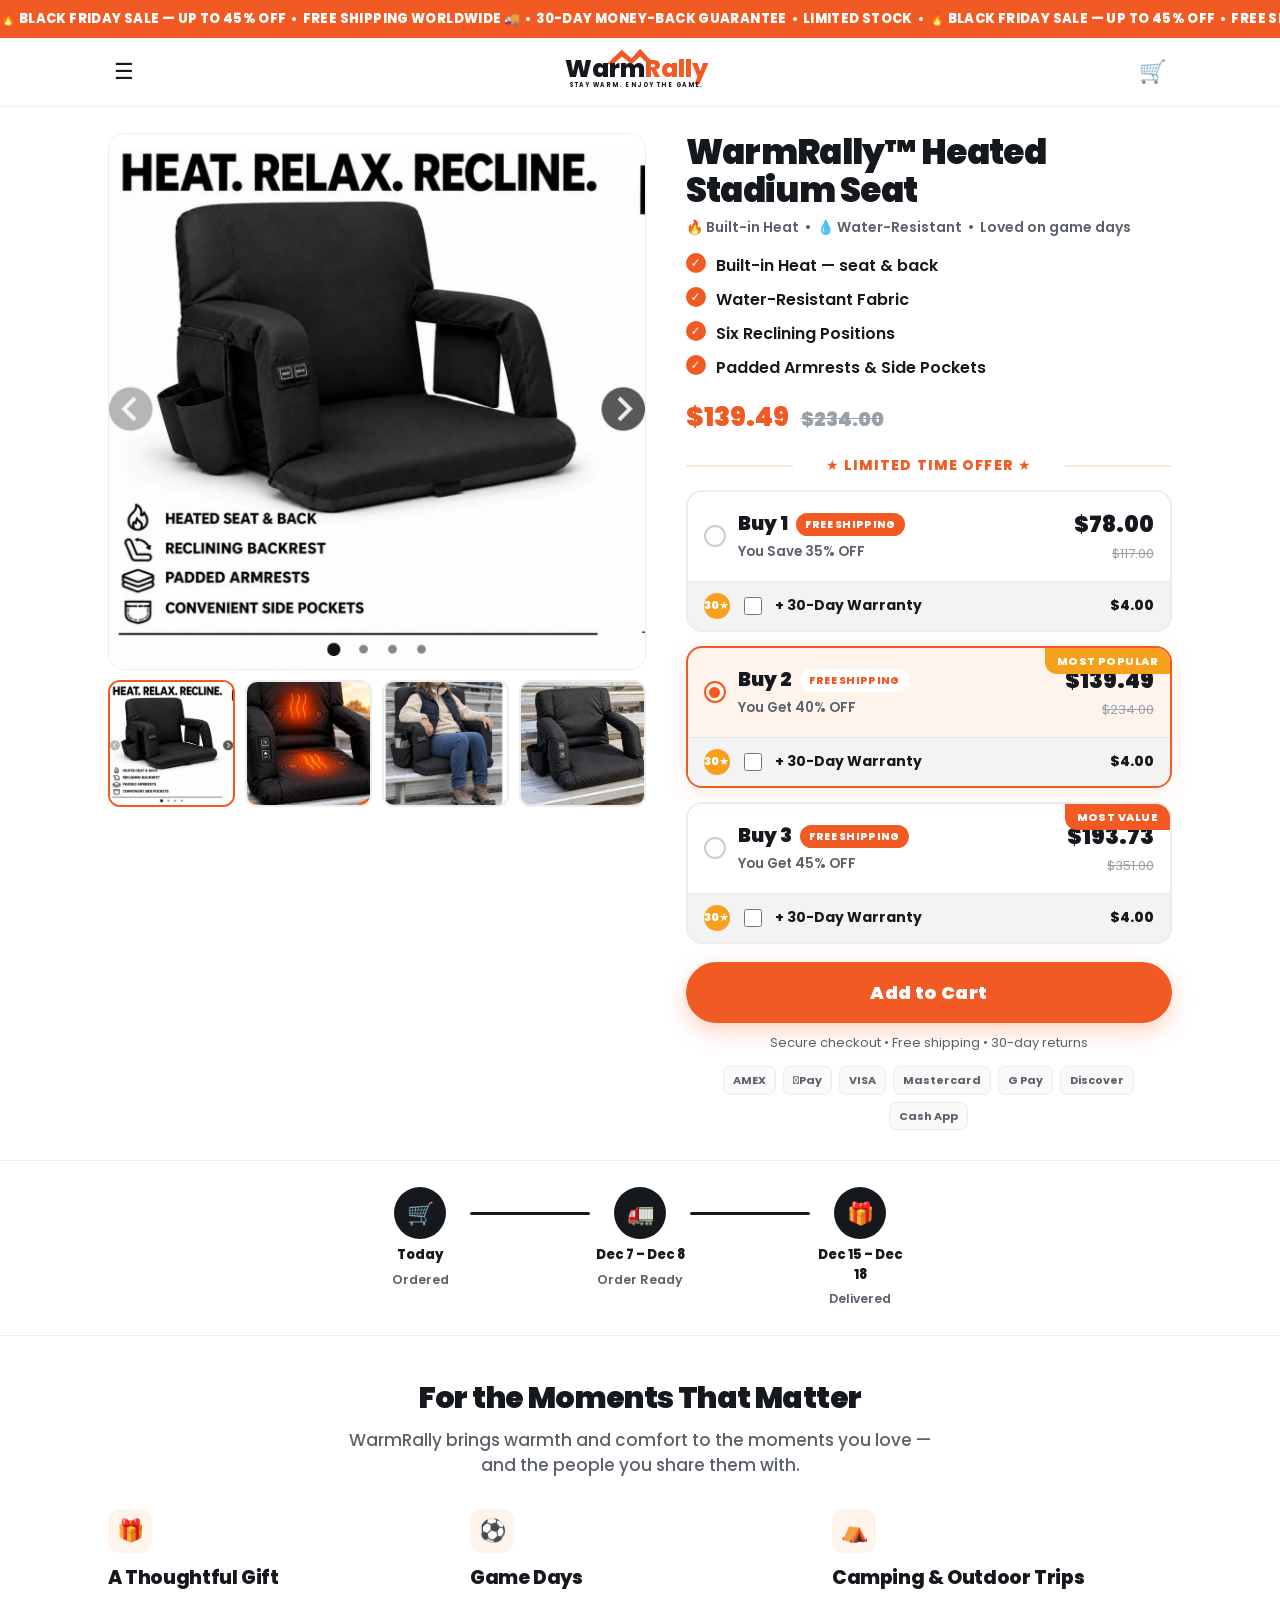
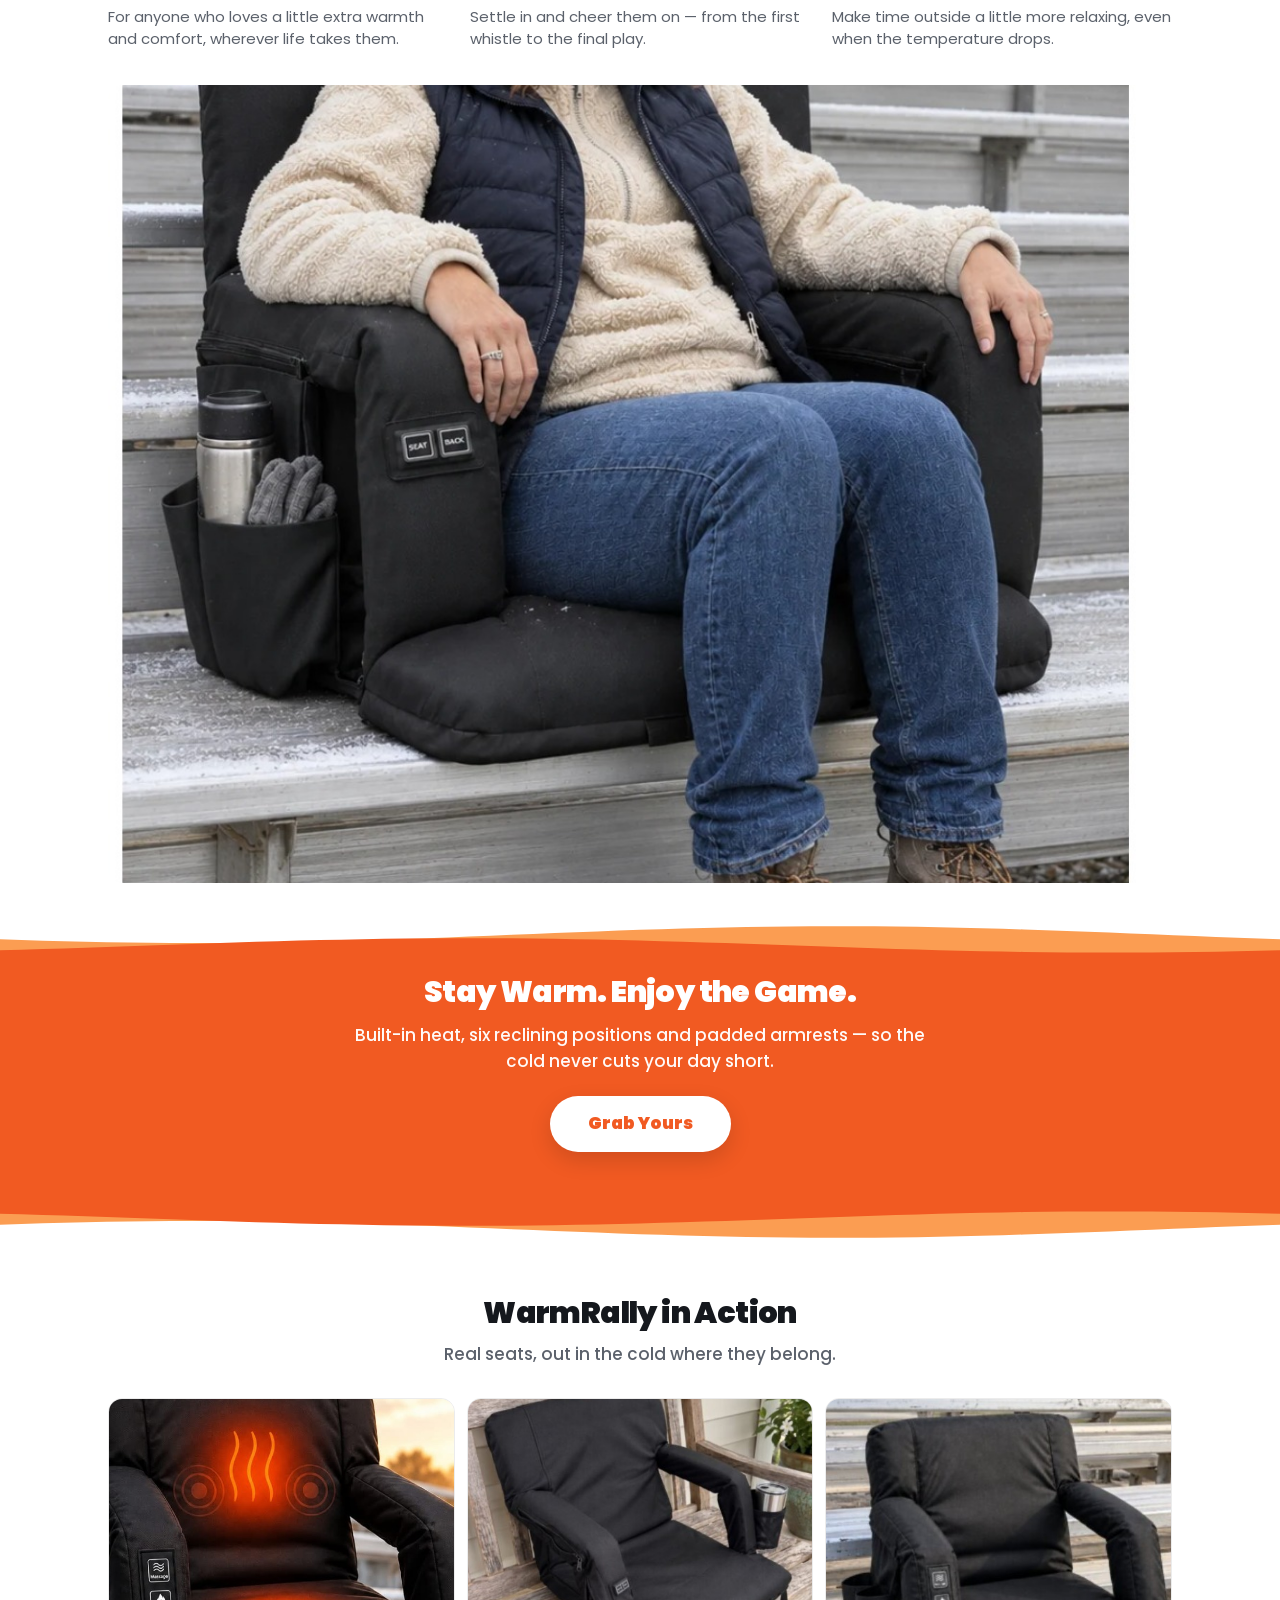
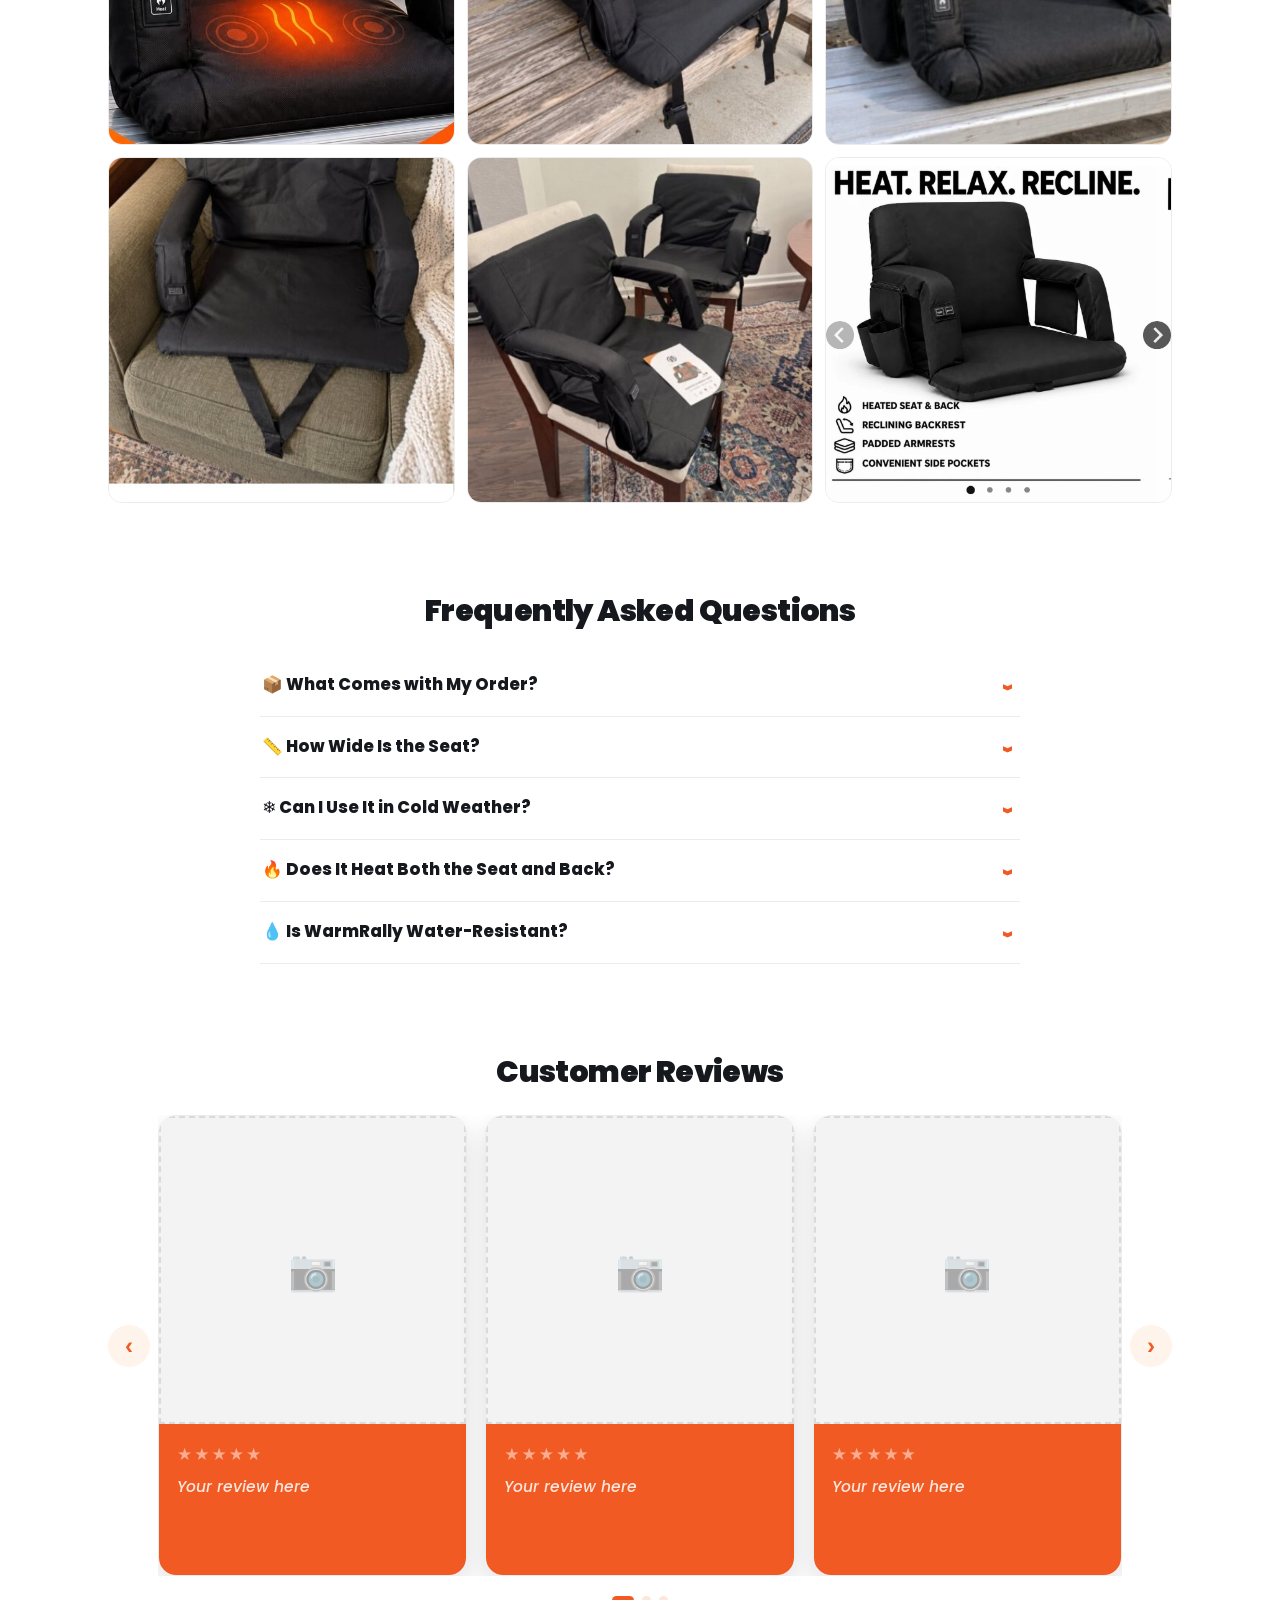
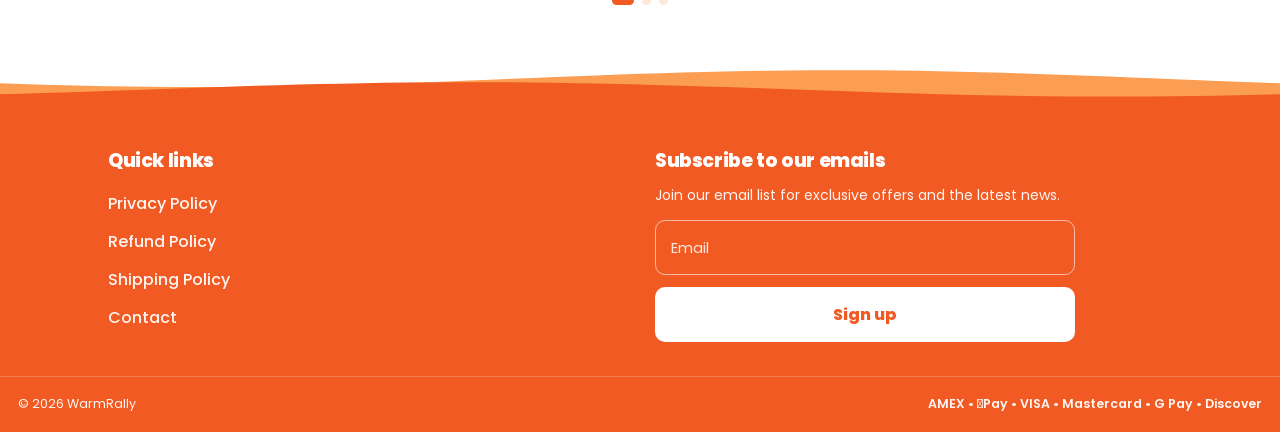
==== index.html @ 5c622a77 "Add files via upload" ====
<!doctype html>
<html lang="en">
<head>
<meta charset="utf-8">
<meta name="viewport" content="width=device-width,initial-scale=1,viewport-fit=cover">
<title>WarmRally™ Heated Stadium Seat — Stay Warm. Enjoy the Game.</title>
<meta name="description" content="The WarmRally Heated Stadium Seat: built-in heat for the seat and back, reclining backrest, padded armrests and side pockets. Stay warm at every game.">
<meta name="theme-color" content="#F15A22">
<meta property="og:title" content="WarmRally™ Heated Stadium Seat">
<meta property="og:description" content="Built-in heat, reclining backrest, padded armrests. Stay warm. Enjoy the game.">
<meta property="og:image" content="images/product-hero.jpg">
<link rel="icon" href="images/favicon.svg">
<link rel="preconnect" href="https://fonts.googleapis.com"><link rel="preconnect" href="https://fonts.gstatic.com" crossorigin>
<link rel="preload" as="style" href="https://fonts.googleapis.com/css2?family=Poppins:wght@400;500;600;700;800;900&display=swap" onload="this.onload=null;this.rel='stylesheet'">
<noscript><link rel="stylesheet" href="https://fonts.googleapis.com/css2?family=Poppins:wght@400;500;600;700;800;900&display=swap"></noscript>
<link rel="stylesheet" href="assets/warmrally.css">
</head>
<body>

<div class="announce"><div class="announce-track" aria-label="Black Friday Sale">
  <span>&#128293; BLACK FRIDAY SALE &mdash; UP TO 45% OFF &nbsp;&bull;&nbsp; FREE SHIPPING WORLDWIDE &#128666; &nbsp;&bull;&nbsp; 30-DAY MONEY-BACK GUARANTEE &nbsp;&bull;&nbsp; LIMITED STOCK &nbsp;&bull;&nbsp;&nbsp;</span>
  <span aria-hidden="true">&#128293; BLACK FRIDAY SALE &mdash; UP TO 45% OFF &nbsp;&bull;&nbsp; FREE SHIPPING WORLDWIDE &#128666; &nbsp;&bull;&nbsp; 30-DAY MONEY-BACK GUARANTEE &nbsp;&bull;&nbsp; LIMITED STOCK &nbsp;&bull;&nbsp;&nbsp;</span>
</div></div>

<header class="hdr">
  <div class="wrap hdr-in">
    <button class="icon-btn menu" aria-label="Menu">&#9776;</button>
    <a href="index.html" class="brand" aria-label="WarmRally home">
      <svg class="logo" viewBox="0 0 360 96" role="img" aria-label="WarmRally">
        <path d="M118 40 L150 10 L170 28 L188 8 L212 34 L198 34 L188 24 L170 40 L150 24 L132 40 Z" fill="#F15A22"/>
        <text x="180" y="66" text-anchor="middle" font-family="Poppins,sans-serif" font-weight="800" font-size="52"><tspan fill="#15181d">Warm</tspan><tspan fill="#F15A22">Rally</tspan></text>
        <text x="180" y="88" text-anchor="middle" font-family="Poppins,sans-serif" font-weight="700" font-size="12.5" letter-spacing="3" fill="#15181d">STAY WARM. ENJOY THE GAME.</text>
      </svg>
    </a>
    <button class="icon-btn" aria-label="Cart">&#128722;</button>
  </div>
</header>

<main>
  <!-- HERO -->
  <section class="hero" id="shop">
    <div class="wrap">
      <div class="gallery">
        <div class="g-main"><img id="gMain" src="images/features.jpg" alt="WarmRally heated stadium seat"></div>
        <div class="g-thumbs" id="gThumbs">
          <button class="thumb active" data-src="images/features.jpg"><img src="images/features.jpg" alt=""></button>
          <button class="thumb" data-src="images/product-hero.jpg"><img src="images/product-hero.jpg" alt=""></button>
          <button class="thumb" data-src="images/lifestyle.jpg"><img src="images/lifestyle.jpg" alt=""></button>
          <button class="thumb" data-src="images/gallery-2.jpg"><img src="images/gallery-2.jpg" alt=""></button>
        </div>
      </div>

      <div class="buybox">
        <h1 class="ptitle">WarmRally&trade; Heated Stadium Seat</h1>
        <div class="trust-row">&#128293; Built-in Heat &nbsp;&bull;&nbsp; &#128167; Water-Resistant &nbsp;&bull;&nbsp; Loved on game days</div>

        <ul class="checks">
          <li>Built-in Heat &mdash; seat &amp; back</li>
          <li>Water-Resistant Fabric</li>
          <li>Six Reclining Positions</li>
          <li>Padded Armrests &amp; Side Pockets</li>
        </ul>

        <div class="price-lead"><span id="leadPrice">$78.00</span> <s id="leadCompare">$117.00</s></div>

        <div class="lto">&#9733; LIMITED TIME OFFER &#9733;</div>

        <form id="bundleForm" class="bundles">
          <!-- tiers injected by JS -->
        </form>

        <button id="buyBtn" class="buy">Add to Cart</button>
        <div class="buy-sub">Secure checkout &bull; Free shipping &bull; 30-day returns</div>

        <div class="pays" aria-label="Accepted payments">
          <span>AMEX</span><span>&#63743;Pay</span><span>VISA</span><span>Mastercard</span><span>G Pay</span><span>Discover</span><span>Cash App</span>
        </div>
      </div>
    </div>
  </section>

  <!-- ORDER TIMELINE -->
  <section class="timeline">
    <div class="wrap tl-in">
      <div class="tl-step"><div class="tl-dot">&#128722;</div><div class="tl-when" id="tlOrdered">Today</div><div class="tl-lbl">Ordered</div></div>
      <div class="tl-bar"></div>
      <div class="tl-step"><div class="tl-dot">&#128667;</div><div class="tl-when" id="tlReady">&mdash;</div><div class="tl-lbl">Order Ready</div></div>
      <div class="tl-bar"></div>
      <div class="tl-step"><div class="tl-dot">&#127873;</div><div class="tl-when" id="tlDelivered">&mdash;</div><div class="tl-lbl">Delivered</div></div>
    </div>
  </section>

  <!-- MOMENTS -->
  <section class="moments">
    <div class="wrap">
      <h2>For the Moments That Matter</h2>
      <p class="lead">WarmRally brings warmth and comfort to the moments you love &mdash; and the people you share them with.</p>
      <div class="use-cases">
        <div class="uc"><div class="uc-ic">&#127873;</div><h3>A Thoughtful Gift</h3><p>For anyone who loves a little extra warmth and comfort, wherever life takes them.</p></div>
        <div class="uc"><div class="uc-ic">&#9917;</div><h3>Game Days</h3><p>Settle in and cheer them on &mdash; from the first whistle to the final play.</p></div>
        <div class="uc"><div class="uc-ic">&#9978;</div><h3>Camping &amp; Outdoor Trips</h3><p>Make time outside a little more relaxing, even when the temperature drops.</p></div>
      </div>
      <div class="moments-img"><img src="images/lifestyle.jpg" alt="Fan staying warm on WarmRally seat in the bleachers"></div>
    </div>
  </section>

<div class="wave top"><svg viewBox="0 0 1440 90" preserveAspectRatio="none"><path class="w-back" d="M0 43.9 L24 45.1 L48 46.1 L72 47.1 L96 47.9 L120 48.6 L144 49.2 L168 49.6 L192 49.9 L216 50.0 L240 50.0 L264 49.8 L288 49.4 L312 48.9 L336 48.3 L360 47.6 L384 46.7 L408 45.7 L432 44.5 L456 43.3 L480 42.1 L504 40.7 L528 39.3 L552 37.9 L576 36.4 L600 34.9 L624 33.5 L648 32.1 L672 30.7 L696 29.3 L720 28.1 L744 26.9 L768 25.9 L792 24.9 L816 24.1 L840 23.4 L864 22.8 L888 22.4 L912 22.1 L936 22.0 L960 22.0 L984 22.2 L1008 22.6 L1032 23.1 L1056 23.7 L1080 24.4 L1104 25.3 L1128 26.3 L1152 27.5 L1176 28.7 L1200 29.9 L1224 31.3 L1248 32.7 L1272 34.1 L1296 35.6 L1320 37.1 L1344 38.5 L1368 39.9 L1392 41.3 L1416 42.7 L1440 43.9 L1464 45.1 L1488 46.1 L1512 47.1 L1536 47.9 L1560 48.6 L1584 49.2 L1608 49.6 L1632 49.9 L1656 50.0 L1680 50.0 L1704 49.8 L1728 49.4 L1752 48.9 L1776 48.3 L1800 47.6 L1824 46.7 L1848 45.7 L1872 44.5 L1896 43.3 L1920 42.1 L1944 40.7 L1968 39.3 L1992 37.9 L2016 36.4 L2040 34.9 L2064 33.5 L2088 32.1 L2112 30.7 L2136 29.3 L2160 28.1 L2184 26.9 L2208 25.9 L2232 24.9 L2256 24.1 L2280 23.4 L2304 22.8 L2328 22.4 L2352 22.1 L2376 22.0 L2400 22.0 L2424 22.2 L2448 22.6 L2472 23.1 L2496 23.7 L2520 24.4 L2544 25.3 L2568 26.3 L2592 27.5 L2616 28.7 L2640 29.9 L2664 31.3 L2688 32.7 L2712 34.1 L2736 35.6 L2760 37.1 L2784 38.5 L2808 39.9 L2832 41.3 L2856 42.7 L2880 43.9 V90 H0Z"/><path class="w-front" d="M0 62.1 L24 61.1 L48 60.1 L72 59.0 L96 57.8 L120 56.6 L144 55.4 L168 54.1 L192 52.8 L216 51.6 L240 50.4 L264 49.2 L288 48.1 L312 47.0 L336 46.0 L360 45.2 L384 44.4 L408 43.7 L432 43.1 L456 42.6 L480 42.3 L504 42.1 L528 42.0 L552 42.1 L576 42.2 L600 42.6 L624 43.0 L648 43.6 L672 44.2 L696 45.0 L720 45.9 L744 46.9 L768 47.9 L792 49.0 L816 50.2 L840 51.4 L864 52.6 L888 53.9 L912 55.2 L936 56.4 L960 57.6 L984 58.8 L1008 59.9 L1032 61.0 L1056 62.0 L1080 62.8 L1104 63.6 L1128 64.3 L1152 64.9 L1176 65.4 L1200 65.7 L1224 65.9 L1248 66.0 L1272 65.9 L1296 65.8 L1320 65.4 L1344 65.0 L1368 64.4 L1392 63.8 L1416 63.0 L1440 62.1 L1464 61.1 L1488 60.1 L1512 59.0 L1536 57.8 L1560 56.6 L1584 55.4 L1608 54.1 L1632 52.8 L1656 51.6 L1680 50.4 L1704 49.2 L1728 48.1 L1752 47.0 L1776 46.0 L1800 45.2 L1824 44.4 L1848 43.7 L1872 43.1 L1896 42.6 L1920 42.3 L1944 42.1 L1968 42.0 L1992 42.1 L2016 42.2 L2040 42.6 L2064 43.0 L2088 43.6 L2112 44.2 L2136 45.0 L2160 45.9 L2184 46.9 L2208 47.9 L2232 49.0 L2256 50.2 L2280 51.4 L2304 52.6 L2328 53.9 L2352 55.2 L2376 56.4 L2400 57.6 L2424 58.8 L2448 59.9 L2472 61.0 L2496 62.0 L2520 62.8 L2544 63.6 L2568 64.3 L2592 64.9 L2616 65.4 L2640 65.7 L2664 65.9 L2688 66.0 L2712 65.9 L2736 65.8 L2760 65.4 L2784 65.0 L2808 64.4 L2832 63.8 L2856 63.0 L2880 62.1 V90 H0Z"/></svg></div>
<section class="band"><div class="wrap band-in"><h2>Stay Warm. Enjoy the Game.</h2><p>Built-in heat, six reclining positions and padded armrests &mdash; so the cold never cuts your day short.</p><a href="#shop" class="band-btn">Grab Yours</a></div></section>
<div class="wave bottom"><svg viewBox="0 0 1440 90" preserveAspectRatio="none"><path class="w-back" d="M0 43.9 L24 45.1 L48 46.1 L72 47.1 L96 47.9 L120 48.6 L144 49.2 L168 49.6 L192 49.9 L216 50.0 L240 50.0 L264 49.8 L288 49.4 L312 48.9 L336 48.3 L360 47.6 L384 46.7 L408 45.7 L432 44.5 L456 43.3 L480 42.1 L504 40.7 L528 39.3 L552 37.9 L576 36.4 L600 34.9 L624 33.5 L648 32.1 L672 30.7 L696 29.3 L720 28.1 L744 26.9 L768 25.9 L792 24.9 L816 24.1 L840 23.4 L864 22.8 L888 22.4 L912 22.1 L936 22.0 L960 22.0 L984 22.2 L1008 22.6 L1032 23.1 L1056 23.7 L1080 24.4 L1104 25.3 L1128 26.3 L1152 27.5 L1176 28.7 L1200 29.9 L1224 31.3 L1248 32.7 L1272 34.1 L1296 35.6 L1320 37.1 L1344 38.5 L1368 39.9 L1392 41.3 L1416 42.7 L1440 43.9 L1464 45.1 L1488 46.1 L1512 47.1 L1536 47.9 L1560 48.6 L1584 49.2 L1608 49.6 L1632 49.9 L1656 50.0 L1680 50.0 L1704 49.8 L1728 49.4 L1752 48.9 L1776 48.3 L1800 47.6 L1824 46.7 L1848 45.7 L1872 44.5 L1896 43.3 L1920 42.1 L1944 40.7 L1968 39.3 L1992 37.9 L2016 36.4 L2040 34.9 L2064 33.5 L2088 32.1 L2112 30.7 L2136 29.3 L2160 28.1 L2184 26.9 L2208 25.9 L2232 24.9 L2256 24.1 L2280 23.4 L2304 22.8 L2328 22.4 L2352 22.1 L2376 22.0 L2400 22.0 L2424 22.2 L2448 22.6 L2472 23.1 L2496 23.7 L2520 24.4 L2544 25.3 L2568 26.3 L2592 27.5 L2616 28.7 L2640 29.9 L2664 31.3 L2688 32.7 L2712 34.1 L2736 35.6 L2760 37.1 L2784 38.5 L2808 39.9 L2832 41.3 L2856 42.7 L2880 43.9 V90 H0Z"/><path class="w-front" d="M0 62.1 L24 61.1 L48 60.1 L72 59.0 L96 57.8 L120 56.6 L144 55.4 L168 54.1 L192 52.8 L216 51.6 L240 50.4 L264 49.2 L288 48.1 L312 47.0 L336 46.0 L360 45.2 L384 44.4 L408 43.7 L432 43.1 L456 42.6 L480 42.3 L504 42.1 L528 42.0 L552 42.1 L576 42.2 L600 42.6 L624 43.0 L648 43.6 L672 44.2 L696 45.0 L720 45.9 L744 46.9 L768 47.9 L792 49.0 L816 50.2 L840 51.4 L864 52.6 L888 53.9 L912 55.2 L936 56.4 L960 57.6 L984 58.8 L1008 59.9 L1032 61.0 L1056 62.0 L1080 62.8 L1104 63.6 L1128 64.3 L1152 64.9 L1176 65.4 L1200 65.7 L1224 65.9 L1248 66.0 L1272 65.9 L1296 65.8 L1320 65.4 L1344 65.0 L1368 64.4 L1392 63.8 L1416 63.0 L1440 62.1 L1464 61.1 L1488 60.1 L1512 59.0 L1536 57.8 L1560 56.6 L1584 55.4 L1608 54.1 L1632 52.8 L1656 51.6 L1680 50.4 L1704 49.2 L1728 48.1 L1752 47.0 L1776 46.0 L1800 45.2 L1824 44.4 L1848 43.7 L1872 43.1 L1896 42.6 L1920 42.3 L1944 42.1 L1968 42.0 L1992 42.1 L2016 42.2 L2040 42.6 L2064 43.0 L2088 43.6 L2112 44.2 L2136 45.0 L2160 45.9 L2184 46.9 L2208 47.9 L2232 49.0 L2256 50.2 L2280 51.4 L2304 52.6 L2328 53.9 L2352 55.2 L2376 56.4 L2400 57.6 L2424 58.8 L2448 59.9 L2472 61.0 L2496 62.0 L2520 62.8 L2544 63.6 L2568 64.3 L2592 64.9 L2616 65.4 L2640 65.7 L2664 65.9 L2688 66.0 L2712 65.9 L2736 65.8 L2760 65.4 L2784 65.0 L2808 64.4 L2832 63.8 L2856 63.0 L2880 62.1 V90 H0Z"/></svg></div>
  <!-- IN ACTION GALLERY (honest, no fabricated reviews) -->
  <section class="action">
    <div class="wrap">
      <h2>WarmRally in Action</h2>
      <p class="lead">Real seats, out in the cold where they belong.</p>
      <div class="action-grid">
        <figure><img src="images/product-hero.jpg" alt="WarmRally heated seat with heat zones"></figure>
        <figure><img src="images/gallery-1.jpg" alt="WarmRally seat on a porch bench"></figure>
        <figure><img src="images/gallery-2.jpg" alt="WarmRally seat on stadium bleachers"></figure>
        <figure><img src="images/gallery-3.jpg" alt="WarmRally seat on a couch"></figure>
        <figure><img src="images/gallery-4.jpg" alt="WarmRally seats indoors"></figure>
        <figure><img src="images/features.jpg" alt="WarmRally seat features"></figure>
      </div>
    </div>
  </section>

  <!-- FAQ -->
  <section class="faq">
    <div class="wrap">
      <h2>Frequently Asked Questions</h2>
      <div class="faq-list" id="faqList">
        <details><summary>&#128230; What Comes with My Order?</summary><div>Each order includes the WarmRally reclining stadium seat and an instruction card. The seat is powered by any standard USB power bank (not included) so you can bring it anywhere.</div></details>
        <details><summary>&#128207; How Wide Is the Seat?</summary><div>The seat is roughly 18&quot; wide and comfortably fits most adults. The backrest reclines into six positions and folds flat to carry like a backpack.</div></details>
        <details><summary>&#10052;&#65039; Can I Use It in Cold Weather?</summary><div>Yes &mdash; that&rsquo;s exactly what it&rsquo;s built for. The built-in heating elements warm the seat and back so you stay comfortable at chilly games and outdoor events.</div></details>
        <details><summary>&#128293; Does It Heat Both the Seat and Back?</summary><div>It does. Separate heating zones warm both the seat and the backrest, with multiple heat levels you control from the side panel.</div></details>
        <details><summary>&#128167; Is WarmRally Water-Resistant?</summary><div>The outer fabric is water-resistant to handle damp bleachers, light snow and spills. Wipe it clean and let it air dry.</div></details>
      </div>
    </div>
  </section>
</main>

<section class="reviews-band" id="reviews"><div class="wrap">
<h2>Customer Reviews</h2>
<div class="rv-carousel"><button class="rv-arr l" aria-label="Previous">&#8249;</button><div class="rv-track" id="rvTrack"></div><button class="rv-arr r" aria-label="Next">&#8250;</button></div>
<div class="rv-dots" id="rvDots"></div>
</div></section>
<div class="wave top"><svg viewBox="0 0 1440 90" preserveAspectRatio="none"><path class="w-back" d="M0 43.9 L24 45.1 L48 46.1 L72 47.1 L96 47.9 L120 48.6 L144 49.2 L168 49.6 L192 49.9 L216 50.0 L240 50.0 L264 49.8 L288 49.4 L312 48.9 L336 48.3 L360 47.6 L384 46.7 L408 45.7 L432 44.5 L456 43.3 L480 42.1 L504 40.7 L528 39.3 L552 37.9 L576 36.4 L600 34.9 L624 33.5 L648 32.1 L672 30.7 L696 29.3 L720 28.1 L744 26.9 L768 25.9 L792 24.9 L816 24.1 L840 23.4 L864 22.8 L888 22.4 L912 22.1 L936 22.0 L960 22.0 L984 22.2 L1008 22.6 L1032 23.1 L1056 23.7 L1080 24.4 L1104 25.3 L1128 26.3 L1152 27.5 L1176 28.7 L1200 29.9 L1224 31.3 L1248 32.7 L1272 34.1 L1296 35.6 L1320 37.1 L1344 38.5 L1368 39.9 L1392 41.3 L1416 42.7 L1440 43.9 L1464 45.1 L1488 46.1 L1512 47.1 L1536 47.9 L1560 48.6 L1584 49.2 L1608 49.6 L1632 49.9 L1656 50.0 L1680 50.0 L1704 49.8 L1728 49.4 L1752 48.9 L1776 48.3 L1800 47.6 L1824 46.7 L1848 45.7 L1872 44.5 L1896 43.3 L1920 42.1 L1944 40.7 L1968 39.3 L1992 37.9 L2016 36.4 L2040 34.9 L2064 33.5 L2088 32.1 L2112 30.7 L2136 29.3 L2160 28.1 L2184 26.9 L2208 25.9 L2232 24.9 L2256 24.1 L2280 23.4 L2304 22.8 L2328 22.4 L2352 22.1 L2376 22.0 L2400 22.0 L2424 22.2 L2448 22.6 L2472 23.1 L2496 23.7 L2520 24.4 L2544 25.3 L2568 26.3 L2592 27.5 L2616 28.7 L2640 29.9 L2664 31.3 L2688 32.7 L2712 34.1 L2736 35.6 L2760 37.1 L2784 38.5 L2808 39.9 L2832 41.3 L2856 42.7 L2880 43.9 V90 H0Z"/><path class="w-front" d="M0 62.1 L24 61.1 L48 60.1 L72 59.0 L96 57.8 L120 56.6 L144 55.4 L168 54.1 L192 52.8 L216 51.6 L240 50.4 L264 49.2 L288 48.1 L312 47.0 L336 46.0 L360 45.2 L384 44.4 L408 43.7 L432 43.1 L456 42.6 L480 42.3 L504 42.1 L528 42.0 L552 42.1 L576 42.2 L600 42.6 L624 43.0 L648 43.6 L672 44.2 L696 45.0 L720 45.9 L744 46.9 L768 47.9 L792 49.0 L816 50.2 L840 51.4 L864 52.6 L888 53.9 L912 55.2 L936 56.4 L960 57.6 L984 58.8 L1008 59.9 L1032 61.0 L1056 62.0 L1080 62.8 L1104 63.6 L1128 64.3 L1152 64.9 L1176 65.4 L1200 65.7 L1224 65.9 L1248 66.0 L1272 65.9 L1296 65.8 L1320 65.4 L1344 65.0 L1368 64.4 L1392 63.8 L1416 63.0 L1440 62.1 L1464 61.1 L1488 60.1 L1512 59.0 L1536 57.8 L1560 56.6 L1584 55.4 L1608 54.1 L1632 52.8 L1656 51.6 L1680 50.4 L1704 49.2 L1728 48.1 L1752 47.0 L1776 46.0 L1800 45.2 L1824 44.4 L1848 43.7 L1872 43.1 L1896 42.6 L1920 42.3 L1944 42.1 L1968 42.0 L1992 42.1 L2016 42.2 L2040 42.6 L2064 43.0 L2088 43.6 L2112 44.2 L2136 45.0 L2160 45.9 L2184 46.9 L2208 47.9 L2232 49.0 L2256 50.2 L2280 51.4 L2304 52.6 L2328 53.9 L2352 55.2 L2376 56.4 L2400 57.6 L2424 58.8 L2448 59.9 L2472 61.0 L2496 62.0 L2520 62.8 L2544 63.6 L2568 64.3 L2592 64.9 L2616 65.4 L2640 65.7 L2664 65.9 L2688 66.0 L2712 65.9 L2736 65.8 L2760 65.4 L2784 65.0 L2808 64.4 L2832 63.8 L2856 63.0 L2880 62.1 V90 H0Z"/></svg></div>
<footer class="ftr">
  <div class="wrap ftr-in">
    <div class="ftr-col">
      <h4>Quick links</h4>
      <a href="policies.html#privacy">Privacy Policy</a>
      <a href="policies.html#refund">Refund Policy</a>
      <a href="policies.html#shipping">Shipping Policy</a>
      <a href="mailto:support@warmrally.store">Contact</a>
    </div>
    <div class="ftr-col sub">
      <h4>Subscribe to our emails</h4>
      <p>Join our email list for exclusive offers and the latest news.</p>
      <form class="sub-form" onsubmit="return false"><input type="email" placeholder="Email" aria-label="Email"><button>Sign up</button></form>
    </div>
  </div>
  <div class="ftr-bottom"><span>&copy; <span id="yr"></span> WarmRally</span><span class="pay-mini">AMEX &bull; &#63743;Pay &bull; VISA &bull; Mastercard &bull; G&nbsp;Pay &bull; Discover</span></div>
</footer>

<!-- STICKY BUY BAR -->
<div class="sticky-buy" id="stickyBuy">
  <div class="sb-info"><strong>WarmRally&trade; Heated Seat</strong><span id="sbPrice">$78.00 <s>$117.00</s></span></div>
  <button class="sb-btn" id="sbBtn">Add to Cart</button>
</div>

<div id="toast" class="toast" aria-live="polite"></div>
<script src="assets/warmrally.js" defer></script>
</body>
</html>
---- assets/warmrally.css ----
:root{
  --orange:#F15A22; --orange-dark:#d64a16; --orange-soft:#FDE7D8; --orange-tint:#FFF4EC;
  --ink:#15181d; --muted:#5b616b; --line:#ececec; --bg:#ffffff;
  --radius:16px; --wrap:1100px;
  --font:'Poppins',system-ui,-apple-system,Segoe UI,Roboto,sans-serif;
}
*{box-sizing:border-box}
html{scroll-behavior:smooth}
body{margin:0;font-family:var(--font);color:var(--ink);background:var(--bg);line-height:1.5;-webkit-font-smoothing:antialiased}
img{max-width:100%;display:block}
.wrap{max-width:var(--wrap);margin:0 auto;padding:0 18px}
h1,h2,h3,h4{margin:0;line-height:1.12;letter-spacing:-.02em}
s{color:#9aa0a8}
a{color:inherit}

/* announcement */
.announce{background:var(--orange);color:#fff;overflow:hidden;padding:9px 0}
.announce-track{display:flex;width:max-content;animation:marq 26s linear infinite}
.announce-track span{font-weight:800;font-size:13px;letter-spacing:.03em;white-space:nowrap}
@keyframes marq{from{transform:translateX(0)}to{transform:translateX(-50%)}}
@media(prefers-reduced-motion:reduce){.announce-track{animation:none;justify-content:center}.announce-track span:last-child{display:none}}

/* header */
.hdr{position:sticky;top:0;z-index:40;background:#fff;border-bottom:1px solid var(--line)}
.hdr-in{display:flex;align-items:center;justify-content:space-between;height:68px}
.icon-btn{background:none;border:0;font-size:22px;color:var(--ink);cursor:pointer;line-height:1;padding:6px}
.brand{display:block}
.logo{height:46px;width:auto}

/* hero */
.hero{padding:26px 0 8px}
.hero .wrap{display:grid;grid-template-columns:1fr;gap:26px}
.g-main{border:1px solid var(--line);border-radius:var(--radius);overflow:hidden;background:#fff}
.g-main img{width:100%;aspect-ratio:1/1;object-fit:cover}
.g-thumbs{display:flex;gap:10px;margin-top:10px}
.thumb{flex:1;border:2px solid var(--line);border-radius:12px;overflow:hidden;background:none;padding:0;cursor:pointer}
.thumb img{width:100%;aspect-ratio:1/1;object-fit:cover}
.thumb.active{border-color:var(--orange)}

.ptitle{font-size:30px;font-weight:900;margin-bottom:8px}
.trust-row{color:var(--muted);font-weight:600;font-size:14px;margin-bottom:16px}
.checks{list-style:none;margin:0 0 18px;padding:0;display:grid;gap:10px}
.checks li{position:relative;padding-left:30px;font-weight:600;font-size:16px}
.checks li::before{content:"\2713";position:absolute;left:0;top:-1px;width:20px;height:20px;border-radius:50%;background:var(--orange);color:#fff;font-size:12px;font-weight:900;display:grid;place-items:center}
.price-lead{font-size:26px;font-weight:900;margin-bottom:18px}
.price-lead span{color:var(--orange)}
.price-lead s{font-size:19px;margin-left:8px}

.lto{color:var(--orange);font-weight:800;text-align:center;letter-spacing:.08em;font-size:14px;margin:0 0 14px;position:relative}
.lto::before,.lto::after{content:"";position:absolute;top:50%;width:22%;height:2px;background:var(--orange-soft)}
.lto::before{left:0}.lto::after{right:0}

/* bundles */
.bundles{display:grid;gap:14px;margin-bottom:18px}
.tier{border:2px solid var(--line);border-radius:var(--radius);overflow:hidden;cursor:pointer;position:relative;transition:border-color .15s,box-shadow .15s}
.tier.sel{border-color:var(--orange);box-shadow:0 6px 22px rgba(241,90,34,.12)}
.tier.pop{background:var(--orange-tint)}
.tier-main{display:flex;align-items:center;gap:12px;padding:16px}
.radio{width:22px;height:22px;border-radius:50%;border:2px solid #c9ccd1;flex:none;display:grid;place-items:center}
.tier.sel .radio{border-color:var(--orange)}
.tier.sel .radio::after{content:"";width:11px;height:11px;border-radius:50%;background:var(--orange)}
.tier-body{flex:1;min-width:0}
.tier-top{display:flex;align-items:center;gap:8px;flex-wrap:wrap}
.tier-qty{font-weight:900;font-size:19px}
.ship-tag{background:var(--orange);color:#fff;font-weight:800;font-size:10.5px;padding:4px 9px;border-radius:20px;letter-spacing:.03em}
.tier.pop .ship-tag{background:#fff;color:var(--orange)}
.tier-save{color:var(--muted);font-weight:600;font-size:13.5px;margin-top:3px}
.tier-price{text-align:right;flex:none}
.tier-price b{font-size:22px;font-weight:900;display:block}
.tier-price s{font-size:13px}
.badge{position:absolute;top:0;right:0;background:var(--orange);color:#fff;font-weight:800;font-size:11px;padding:5px 12px;border-bottom-left-radius:12px;letter-spacing:.04em}
.badge.pop{background:#F6A01E}
.warranty{display:flex;align-items:center;gap:10px;background:#f3f3f4;padding:11px 16px;border-top:1px solid #e7e7e8;font-weight:700;font-size:14px}
.warranty input{width:18px;height:18px;accent-color:var(--orange)}
.warranty .w-seal{width:26px;height:26px;border-radius:50%;background:#F6A01E;color:#fff;display:grid;place-items:center;font-size:11px;font-weight:900}
.warranty .w-price{margin-left:auto;font-weight:800}

.buy{width:100%;background:var(--orange);color:#fff;border:0;border-radius:40px;padding:17px;font-family:var(--font);font-weight:900;font-size:18px;letter-spacing:.02em;cursor:pointer;box-shadow:0 8px 22px rgba(241,90,34,.28);transition:transform .08s,background .15s}
.buy:hover{background:var(--orange-dark)}
.buy:active{transform:translateY(1px)}
.buy-sub{text-align:center;color:var(--muted);font-size:13px;margin-top:10px}
.pays{display:flex;flex-wrap:wrap;gap:7px;justify-content:center;margin-top:14px}
.pays span{border:1px solid var(--line);border-radius:7px;padding:5px 9px;font-size:11px;font-weight:700;color:#5b616b;background:#fafafa}

/* timeline */
.timeline{padding:26px 0;border-top:1px solid var(--line);border-bottom:1px solid var(--line);margin-top:22px;background:#fff}
.tl-in{display:flex;align-items:flex-start;justify-content:center;gap:4px}
.tl-step{display:flex;flex-direction:column;align-items:center;gap:6px;flex:0 0 auto;width:92px;text-align:center}
.tl-dot{width:52px;height:52px;border-radius:50%;background:var(--ink);color:#fff;display:grid;place-items:center;font-size:22px}
.tl-when{font-weight:800;font-size:13px}
.tl-lbl{color:var(--muted);font-size:12.5px;font-weight:600}
.tl-bar{flex:1;height:3px;background:var(--ink);margin-top:25px;max-width:120px;border-radius:2px}

/* sections */
.moments,.action,.faq{padding:46px 0}
.moments h2,.action h2,.faq h2{font-size:30px;font-weight:900;text-align:center}
.moments .lead,.action .lead{text-align:center;color:var(--muted);font-weight:500;max-width:620px;margin:12px auto 30px;font-size:17px}
.use-cases{display:grid;gap:26px;margin-bottom:34px}
.uc{display:flex;gap:14px;align-items:flex-start}
.uc-ic{width:44px;height:44px;border-radius:12px;background:var(--orange-tint);color:var(--orange);display:grid;place-items:center;font-size:22px;flex:none}
.uc h3{font-size:19px;font-weight:800;margin-bottom:4px}
.uc p{margin:0;color:var(--muted);font-size:15px}
.moments-img img{width:100%;border-radius:var(--radius);aspect-ratio:4/3;object-fit:cover}

.action-grid{display:grid;grid-template-columns:repeat(2,1fr);gap:12px}
.action-grid figure{margin:0;border-radius:14px;overflow:hidden;border:1px solid var(--line);background:#fff}
.action-grid img{width:100%;aspect-ratio:1/1;object-fit:cover}

/* faq */
.faq-list{max-width:760px;margin:26px auto 0;display:grid;gap:0}
.faq-list details{border-bottom:1px solid var(--line)}
.faq-list summary{list-style:none;cursor:pointer;padding:18px 36px 18px 2px;font-weight:800;font-size:16.5px;position:relative}
.faq-list summary::-webkit-details-marker{display:none}
.faq-list summary::after{content:"\203A";position:absolute;right:8px;top:14px;font-size:24px;color:var(--orange);transform:rotate(90deg);transition:transform .2s}
.faq-list details[open] summary::after{transform:rotate(-90deg)}
.faq-list details>div{padding:0 2px 18px;color:var(--muted);font-size:15px;max-width:680px}

/* footer */
.ftr{background:var(--orange);color:#fff;padding:40px 0 0;margin-top:20px}
.ftr-in{display:grid;gap:30px}
.ftr h4{font-size:19px;font-weight:800;margin-bottom:14px}
.ftr-col a{display:block;color:#fff;text-decoration:none;opacity:.95;padding:7px 0;font-weight:500}
.ftr-col a:hover{opacity:1;text-decoration:underline}
.sub p{margin:0 0 14px;opacity:.95;font-size:14px}
.sub-form{display:flex;flex-direction:column;gap:12px;max-width:420px}
.sub-form input{padding:15px;border-radius:10px;border:1px solid rgba(255,255,255,.6);background:transparent;color:#fff;font-family:var(--font);font-size:15px}
.sub-form input::placeholder{color:rgba(255,255,255,.85)}
.sub-form button{padding:15px;border-radius:10px;border:0;background:#fff;color:var(--orange);font-family:var(--font);font-weight:800;font-size:16px;cursor:pointer}
.ftr-bottom{border-top:1px solid rgba(255,255,255,.25);margin-top:34px;padding:18px;display:flex;flex-wrap:wrap;gap:10px;justify-content:space-between;font-size:12.5px;opacity:.95}
.pay-mini{font-weight:600}

/* sticky buy */
.sticky-buy{position:fixed;left:0;right:0;bottom:0;z-index:50;background:#fff;border-top:1px solid var(--line);box-shadow:0 -6px 20px rgba(0,0,0,.08);display:flex;align-items:center;gap:12px;padding:10px 16px;transform:translateY(120%);transition:transform .25s}
.sticky-buy.show{transform:none}
.sb-info{flex:1;min-width:0}
.sb-info strong{display:block;font-size:14px;font-weight:800;white-space:nowrap;overflow:hidden;text-overflow:ellipsis}
.sb-info span{color:var(--orange);font-weight:800;font-size:14px}
.sb-info s{color:#9aa0a8;font-weight:500;margin-left:4px}
.sb-btn{background:var(--orange);color:#fff;border:0;border-radius:30px;padding:13px 26px;font-family:var(--font);font-weight:800;font-size:15px;cursor:pointer;flex:none}

/* toast */
.toast{position:fixed;left:50%;bottom:80px;transform:translateX(-50%) translateY(20px);background:var(--ink);color:#fff;padding:13px 20px;border-radius:30px;font-weight:600;font-size:14px;opacity:0;pointer-events:none;transition:.25s;z-index:60;max-width:90%;text-align:center}
.toast.show{opacity:1;transform:translateX(-50%)}

/* desktop */
@media(min-width:860px){
  .hero .wrap{grid-template-columns:1.05fr .95fr;gap:40px;align-items:start}
  .gallery{position:sticky;top:90px}
  .ptitle{font-size:34px}
  .use-cases{grid-template-columns:repeat(3,1fr);gap:22px}
  .uc{flex-direction:column}
  .action-grid{grid-template-columns:repeat(3,1fr)}
  .ftr-in{grid-template-columns:1fr 1fr}
  .sticky-buy{display:none}
}

/* ---- Shrine-style wave dividers + orange banner ---- */
.wave{line-height:0;position:relative;z-index:1}
.wave svg{width:100%;height:54px;display:block}
.w-back{fill:#FB9D52}
.w-front{fill:var(--orange)}
.wave.top{margin-bottom:-1px;background:linear-gradient(to bottom,#fff 84%,var(--orange) 84%)}
.wave.bottom{margin-top:-1px;background:linear-gradient(to top,#fff 84%,var(--orange) 84%)}
.wave.bottom svg{transform:scaleY(-1)}
.band{background:var(--orange);color:#fff;text-align:center;padding:10px 0 46px}
.band-in h2{font-size:30px;font-weight:900;color:#fff}
.band-in p{max-width:600px;margin:14px auto 22px;font-size:17px;font-weight:500;opacity:.97}
.band-btn{display:inline-block;background:#fff;color:var(--orange);text-decoration:none;font-weight:900;font-size:17px;padding:15px 38px;border-radius:40px;box-shadow:0 8px 22px rgba(0,0,0,.14)}
.band-btn:hover{transform:translateY(-1px)}
/* footer sits flush under its wave */
.ftr{margin-top:0}
.moments{padding-bottom:30px}

/* ---- Review carousel (Shrine style, orange band) ---- */
.reviews-band{background:#fff;color:var(--ink);padding:46px 0 52px}
.reviews-band h2{text-align:center;font-size:30px;font-weight:900;color:var(--ink);margin-bottom:26px}
.rv-carousel{display:flex;align-items:center;gap:8px}
.rv-arr{flex:none;width:42px;height:42px;border-radius:50%;border:0;background:var(--orange-tint);color:var(--orange);font-size:24px;font-weight:700;cursor:pointer;display:grid;place-items:center;transition:background .15s}
.rv-arr:hover{background:var(--orange-soft)}
.rv-track{flex:1;display:grid;grid-auto-flow:column;grid-auto-columns:100%;gap:18px;overflow-x:auto;scroll-snap-type:x mandatory;scrollbar-width:none;-ms-overflow-style:none}
.rv-track::-webkit-scrollbar{display:none}
.rv-card{scroll-snap-align:center;border-radius:18px;overflow:hidden;box-shadow:0 10px 26px rgba(0,0,0,.12);display:flex;flex-direction:column;border:1px solid var(--line)}
.rv-img{aspect-ratio:1/1;background:#f3f3f4;display:grid;place-items:center}
.rv-img img{width:100%;height:100%;object-fit:cover}
.rv-img.empty{border:2px dashed #d8dadd}
.rv-img.empty::after{content:"\1F4F7";font-size:40px;opacity:.35}
.rv-body{padding:18px 18px 22px;background:var(--orange);color:#fff;text-align:left}
.rv-stars{color:#fff;font-size:17px;letter-spacing:2px;margin-bottom:8px}
.rv-stars.empty{color:rgba(255,255,255,.5)}
.rv-text{font-size:15.5px;font-weight:600;line-height:1.5;margin:0 0 12px;min-height:66px}
.rv-text.empty{color:rgba(255,255,255,.85);font-style:italic;font-weight:500}
.rv-name{font-weight:800;font-size:14.5px;display:flex;align-items:center;gap:7px}
.rv-verified{width:18px;height:18px;border-radius:50%;background:#fff;color:var(--orange);font-size:11px;font-weight:900;display:grid;place-items:center}
.rv-dots{display:flex;gap:8px;justify-content:center;margin-top:20px}
.rv-dot{width:9px;height:9px;border-radius:50%;background:var(--orange-soft);border:0;padding:0;cursor:pointer}
.rv-dot.on{background:var(--orange);width:22px;border-radius:5px}
@media(min-width:760px){.rv-track{grid-auto-columns:calc((100% - 36px)/3)}}
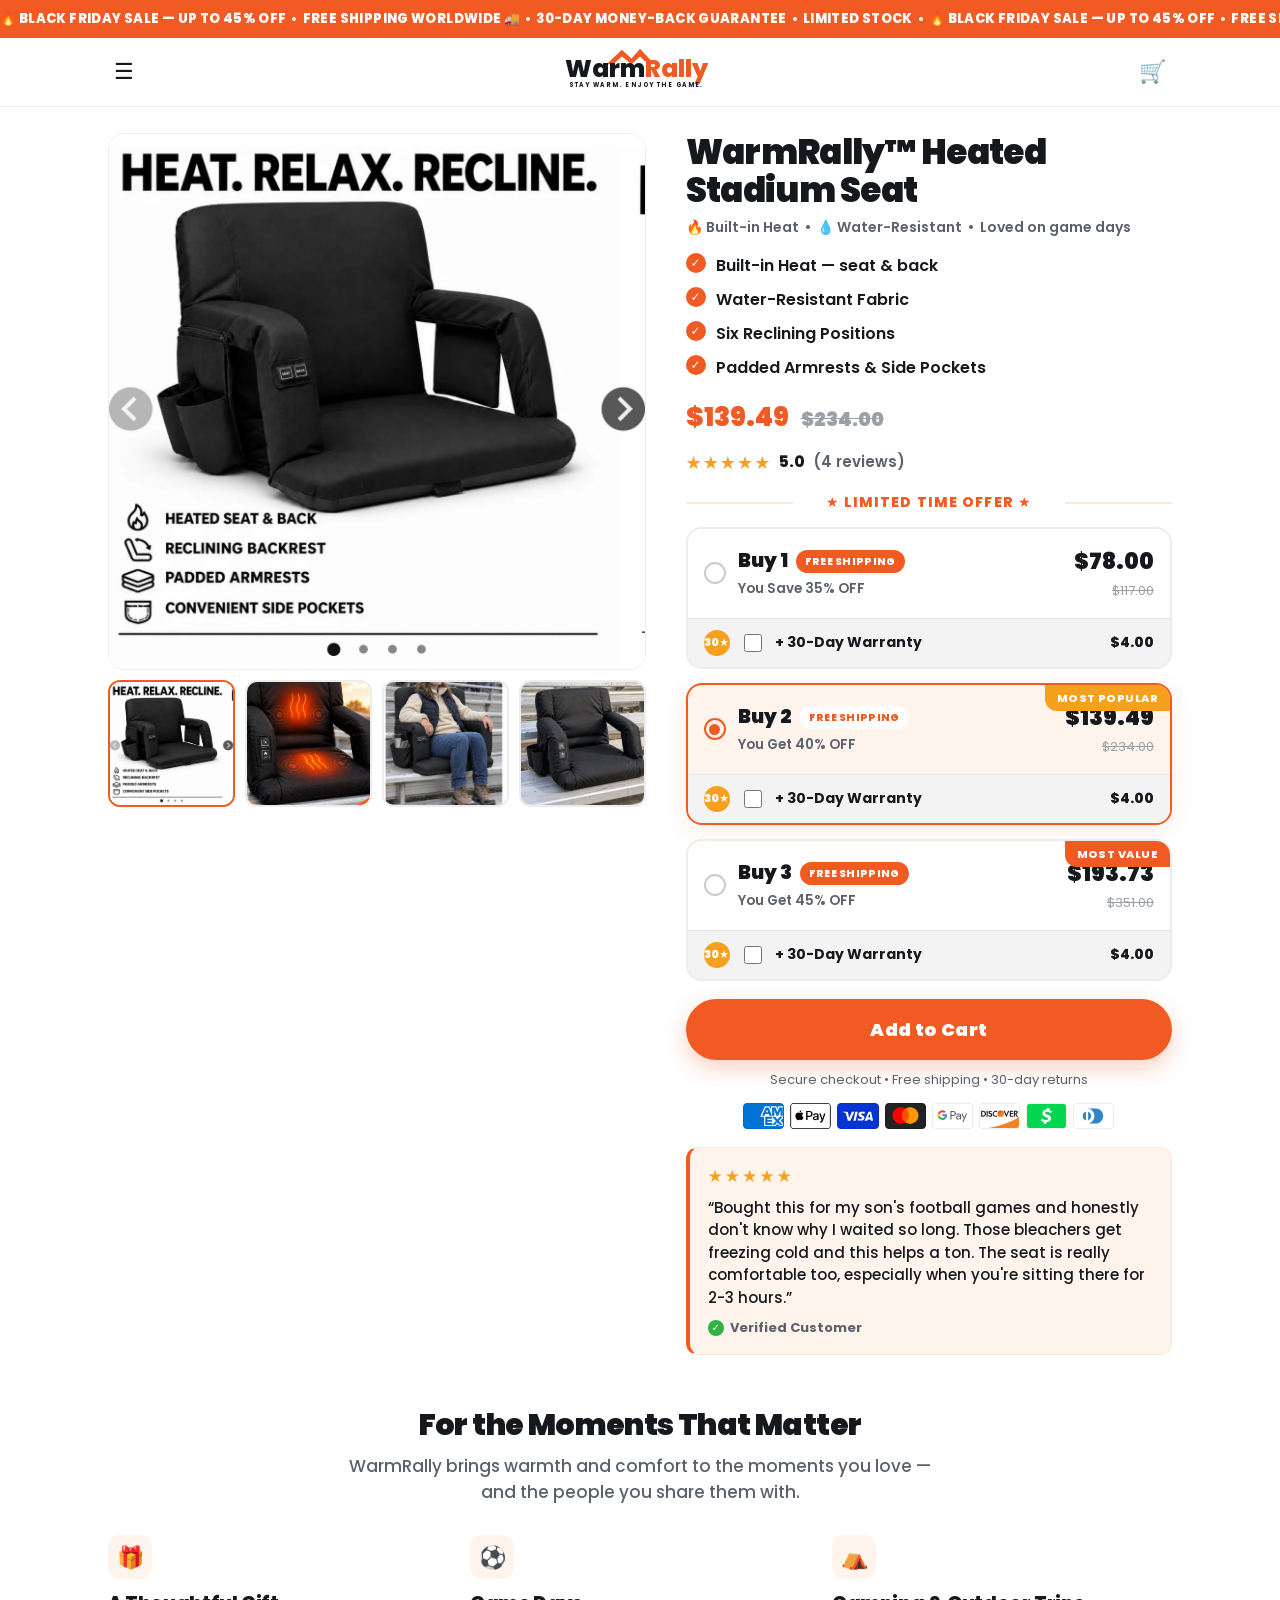
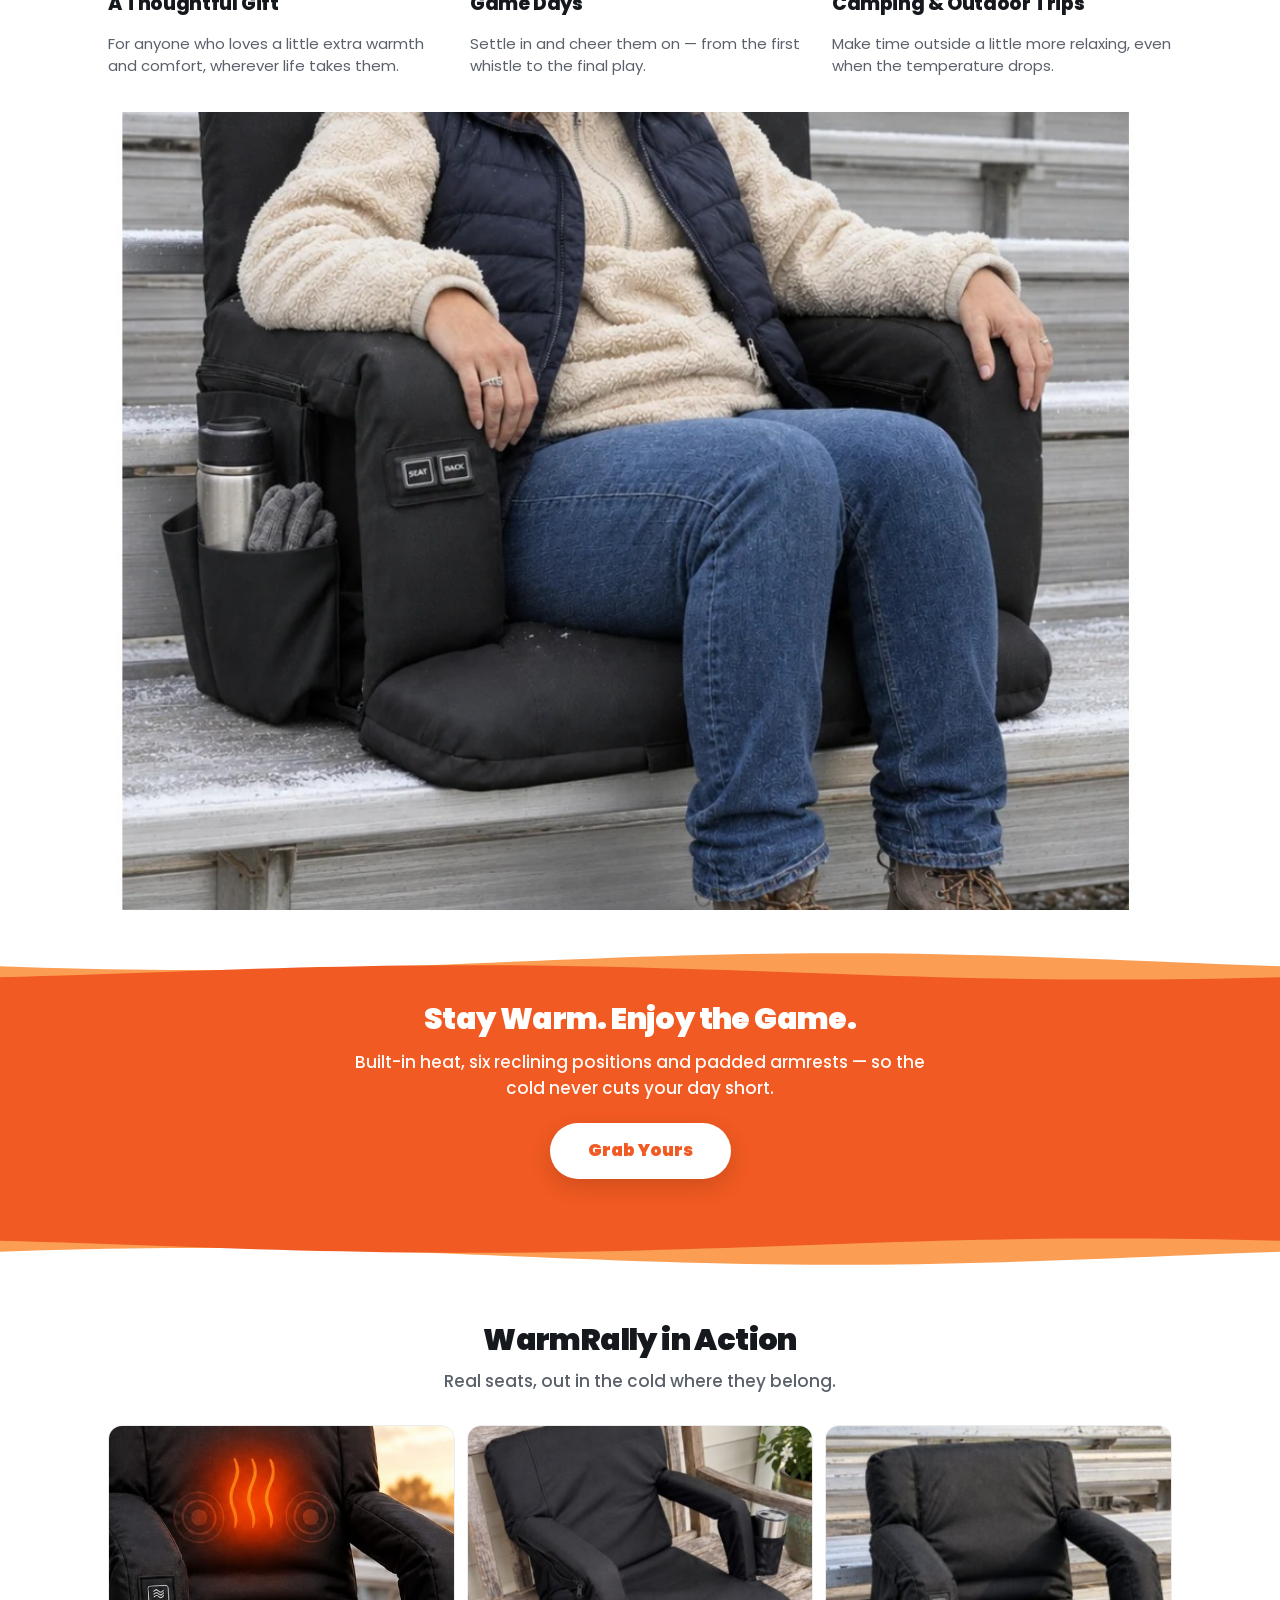
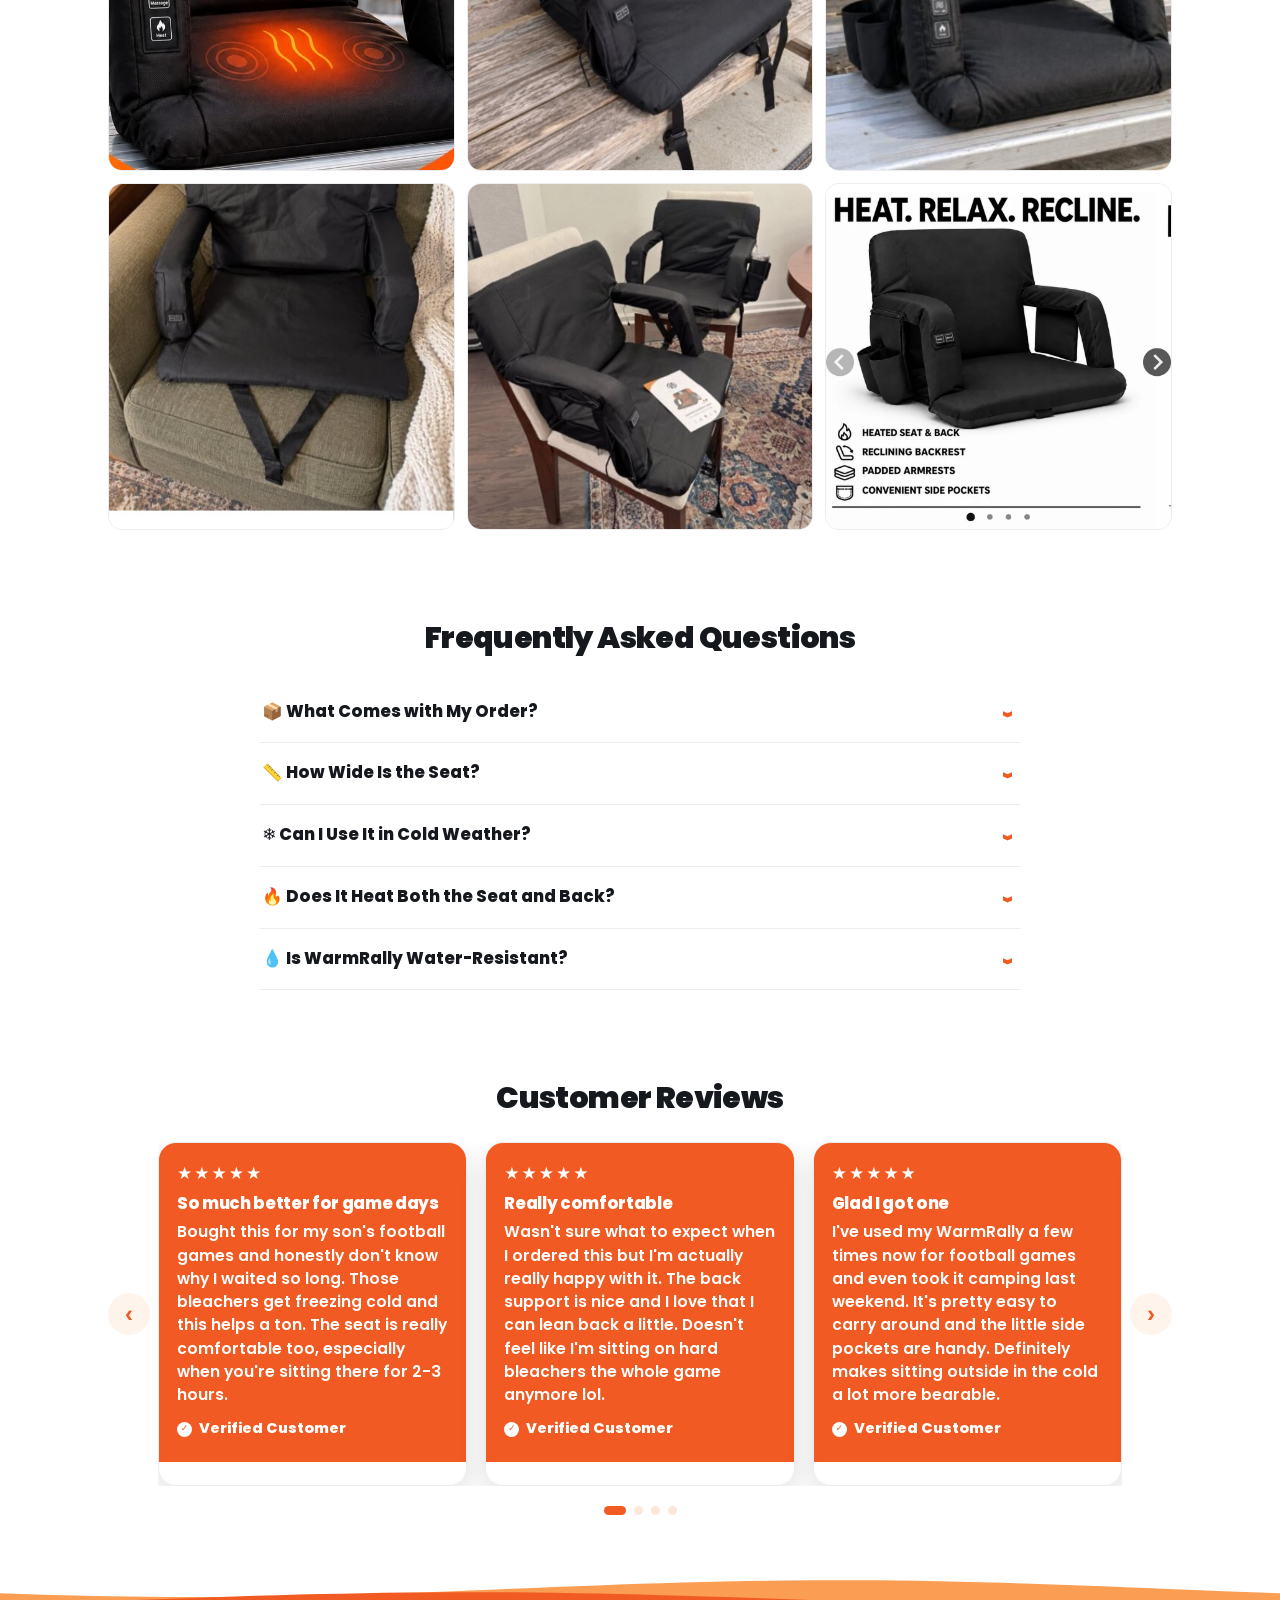
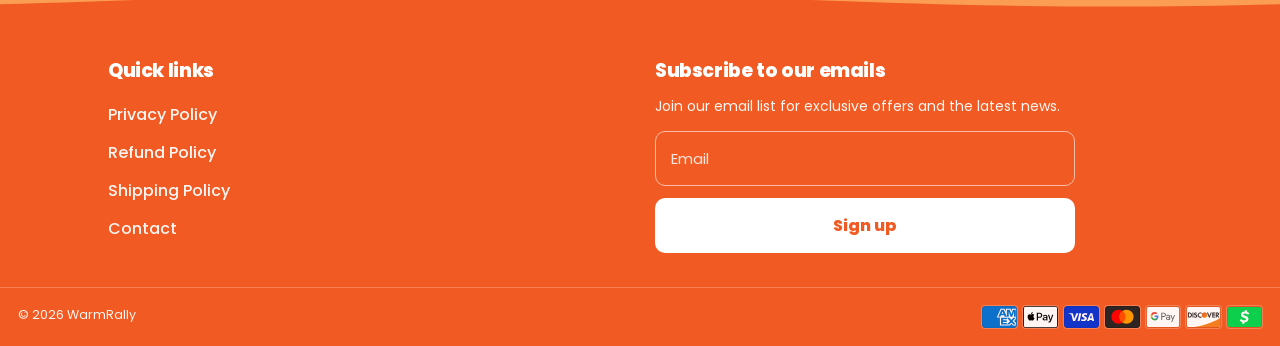
==== commit e0737963: "Add customer reviews, star rating under price, featured review box, colored payment icons; remove de" ====
--- a/index.html
+++ b/index.html
@@ -62,6 +62,7 @@
         </ul>
 
         <div class="price-lead"><span id="leadPrice">$78.00</span> <s id="leadCompare">$117.00</s></div>
+        <div class="rating" id="rating" aria-label="Customer rating"></div>
 
         <div class="lto">&#9733; LIMITED TIME OFFER &#9733;</div>
 
@@ -73,20 +74,10 @@
         <div class="buy-sub">Secure checkout &bull; Free shipping &bull; 30-day returns</div>
 
         <div class="pays" aria-label="Accepted payments">
-          <span>AMEX</span><span>&#63743;Pay</span><span>VISA</span><span>Mastercard</span><span>G Pay</span><span>Discover</span><span>Cash App</span>
+          <img src="images/pay/american_express.svg" alt="American Express"><img src="images/pay/apple_pay.svg" alt="Apple Pay"><img src="images/pay/visa.svg" alt="Visa"><img src="images/pay/master.svg" alt="Mastercard"><img src="images/pay/google_pay.svg" alt="Google Pay"><img src="images/pay/discover.svg" alt="Discover"><img src="images/pay/cashapppay.svg" alt="Cash App"><img src="images/pay/diners_club.svg" alt="Diners Club">
         </div>
+        <div class="feat-review" id="featReview"></div>
       </div>
-    </div>
-  </section>
-
-  <!-- ORDER TIMELINE -->
-  <section class="timeline">
-    <div class="wrap tl-in">
-      <div class="tl-step"><div class="tl-dot">&#128722;</div><div class="tl-when" id="tlOrdered">Today</div><div class="tl-lbl">Ordered</div></div>
-      <div class="tl-bar"></div>
-      <div class="tl-step"><div class="tl-dot">&#128667;</div><div class="tl-when" id="tlReady">&mdash;</div><div class="tl-lbl">Order Ready</div></div>
-      <div class="tl-bar"></div>
-      <div class="tl-step"><div class="tl-dot">&#127873;</div><div class="tl-when" id="tlDelivered">&mdash;</div><div class="tl-lbl">Delivered</div></div>
     </div>
   </section>
 
@@ -159,7 +150,7 @@
       <form class="sub-form" onsubmit="return false"><input type="email" placeholder="Email" aria-label="Email"><button>Sign up</button></form>
     </div>
   </div>
-  <div class="ftr-bottom"><span>&copy; <span id="yr"></span> WarmRally</span><span class="pay-mini">AMEX &bull; &#63743;Pay &bull; VISA &bull; Mastercard &bull; G&nbsp;Pay &bull; Discover</span></div>
+  <div class="ftr-bottom"><span>&copy; <span id="yr"></span> WarmRally</span><span class="pay-mini-icons"><img src="images/pay/american_express.svg" alt="American Express"><img src="images/pay/apple_pay.svg" alt="Apple Pay"><img src="images/pay/visa.svg" alt="Visa"><img src="images/pay/master.svg" alt="Mastercard"><img src="images/pay/google_pay.svg" alt="Google Pay"><img src="images/pay/discover.svg" alt="Discover"><img src="images/pay/cashapppay.svg" alt="Cash App"></span></div>
 </footer>
 
 <!-- STICKY BUY BAR -->
--- a/assets/warmrally.css
+++ b/assets/warmrally.css
@@ -195,3 +195,28 @@
 .rv-dot{width:9px;height:9px;border-radius:50%;background:var(--orange-soft);border:0;padding:0;cursor:pointer}
 .rv-dot.on{background:var(--orange);width:22px;border-radius:5px}
 @media(min-width:760px){.rv-track{grid-auto-columns:calc((100% - 36px)/3)}}
+
+/* ---- rating under price ---- */
+.rating{display:flex;align-items:center;gap:8px;margin:-6px 0 16px;font-size:15px;flex-wrap:wrap}
+.rating .r-stars{color:#F6A01E;font-size:18px;letter-spacing:1px}
+.rating b{font-weight:800}
+.rating .r-count{color:var(--muted);text-decoration:none;font-weight:600}
+.rating .r-count:hover{color:var(--orange);text-decoration:underline}
+
+/* ---- colored payment icons ---- */
+.pays{gap:6px}
+.pays img{height:26px;width:auto;border-radius:4px}
+.pay-mini-icons{display:flex;gap:6px;flex-wrap:wrap;align-items:center}
+.pay-mini-icons img{height:22px;width:auto;border-radius:3px;box-shadow:0 0 0 1px rgba(255,255,255,.25)}
+
+/* ---- featured review box (Shrine style) under buy ---- */
+.feat-review{margin-top:18px;background:var(--orange-tint);border:1px solid var(--orange-soft);border-left:4px solid var(--orange);border-radius:12px;padding:16px 18px}
+.feat-review .fr-stars{color:#F6A01E;font-size:17px;letter-spacing:2px;margin-bottom:7px}
+.feat-review .fr-text{margin:0 0 9px;font-size:15px;font-weight:500;line-height:1.5;color:var(--ink)}
+.feat-review .fr-by{font-size:13px;font-weight:700;color:var(--muted);display:flex;align-items:center;gap:6px}
+.feat-review .fr-check{width:16px;height:16px;border-radius:50%;background:#2fb344;color:#fff;font-size:10px;font-weight:900;display:grid;place-items:center}
+
+/* ---- review card: title + no-photo variant ---- */
+.rv-title{font-size:16.5px;font-weight:800;margin:0 0 6px;color:#fff;line-height:1.2}
+.rv-card.noimg .rv-body{min-height:230px}
+.rv-verified.sm{width:15px;height:15px;font-size:9px}
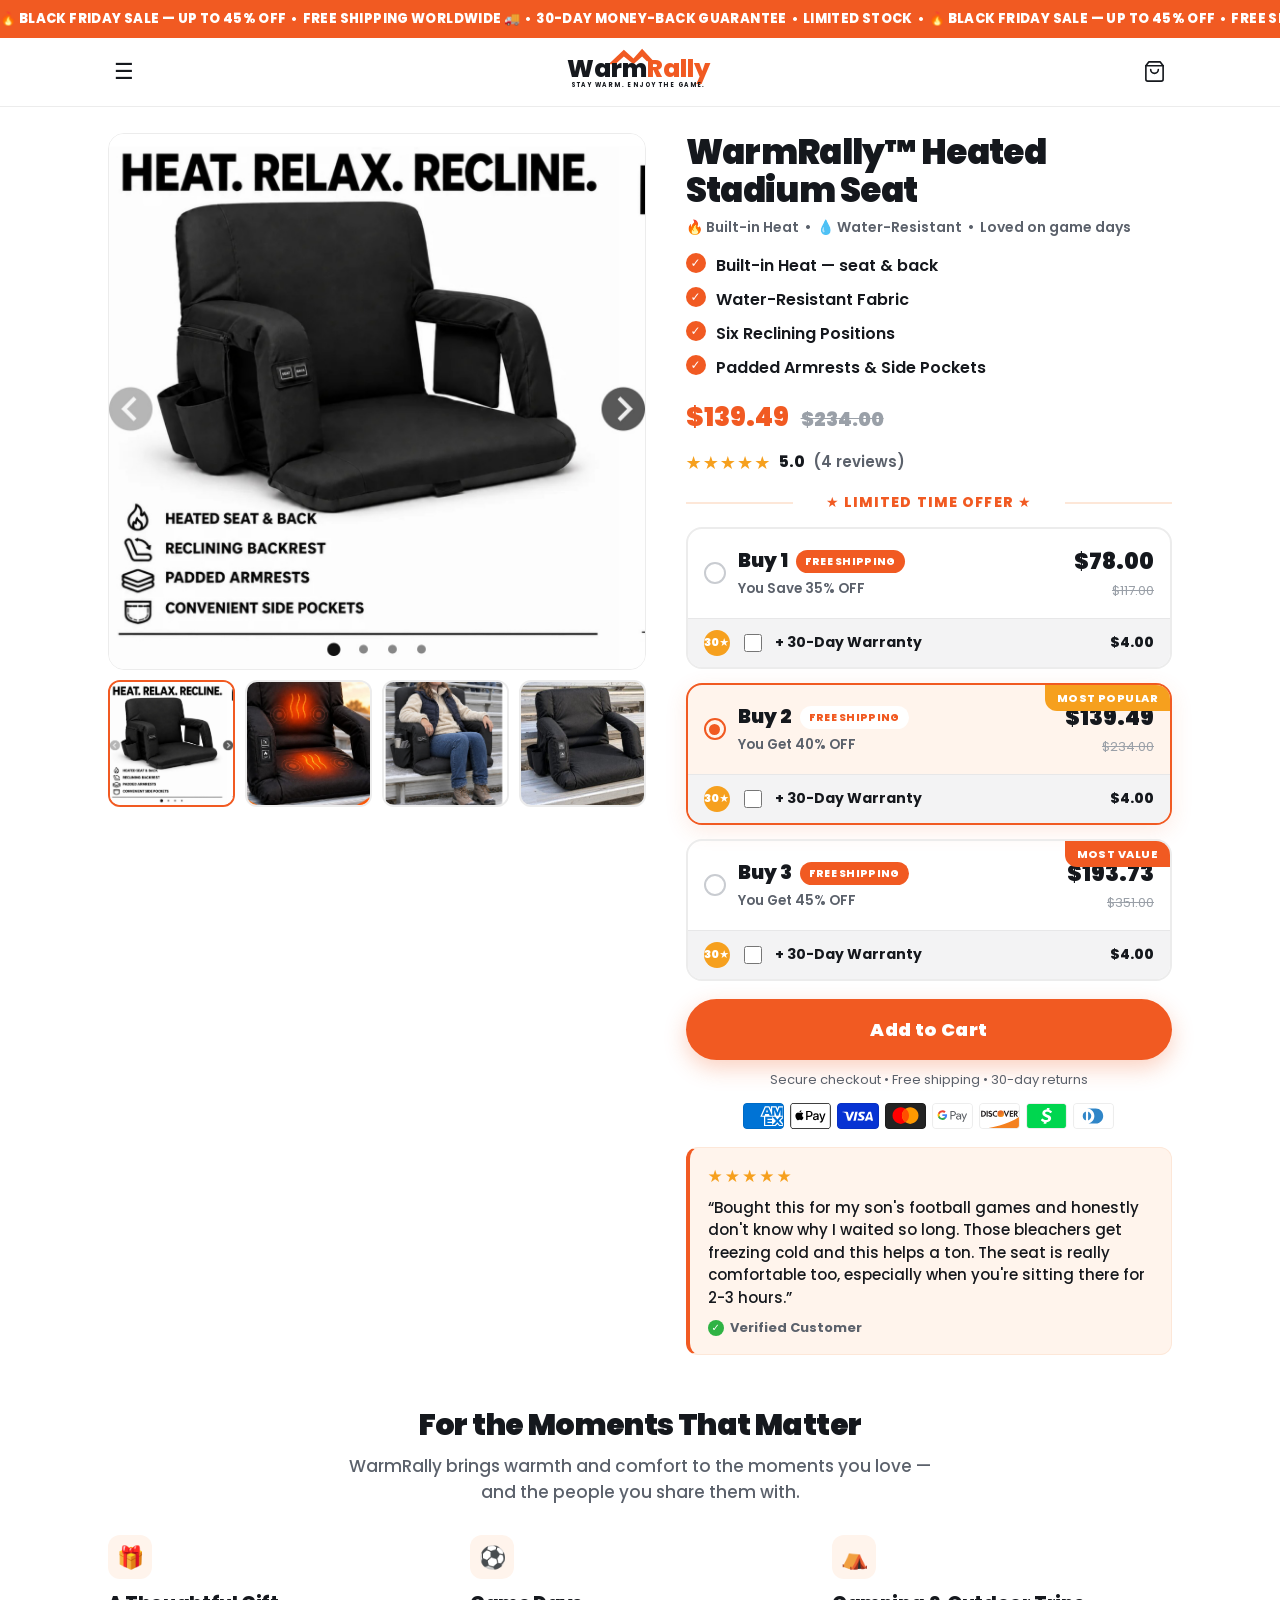
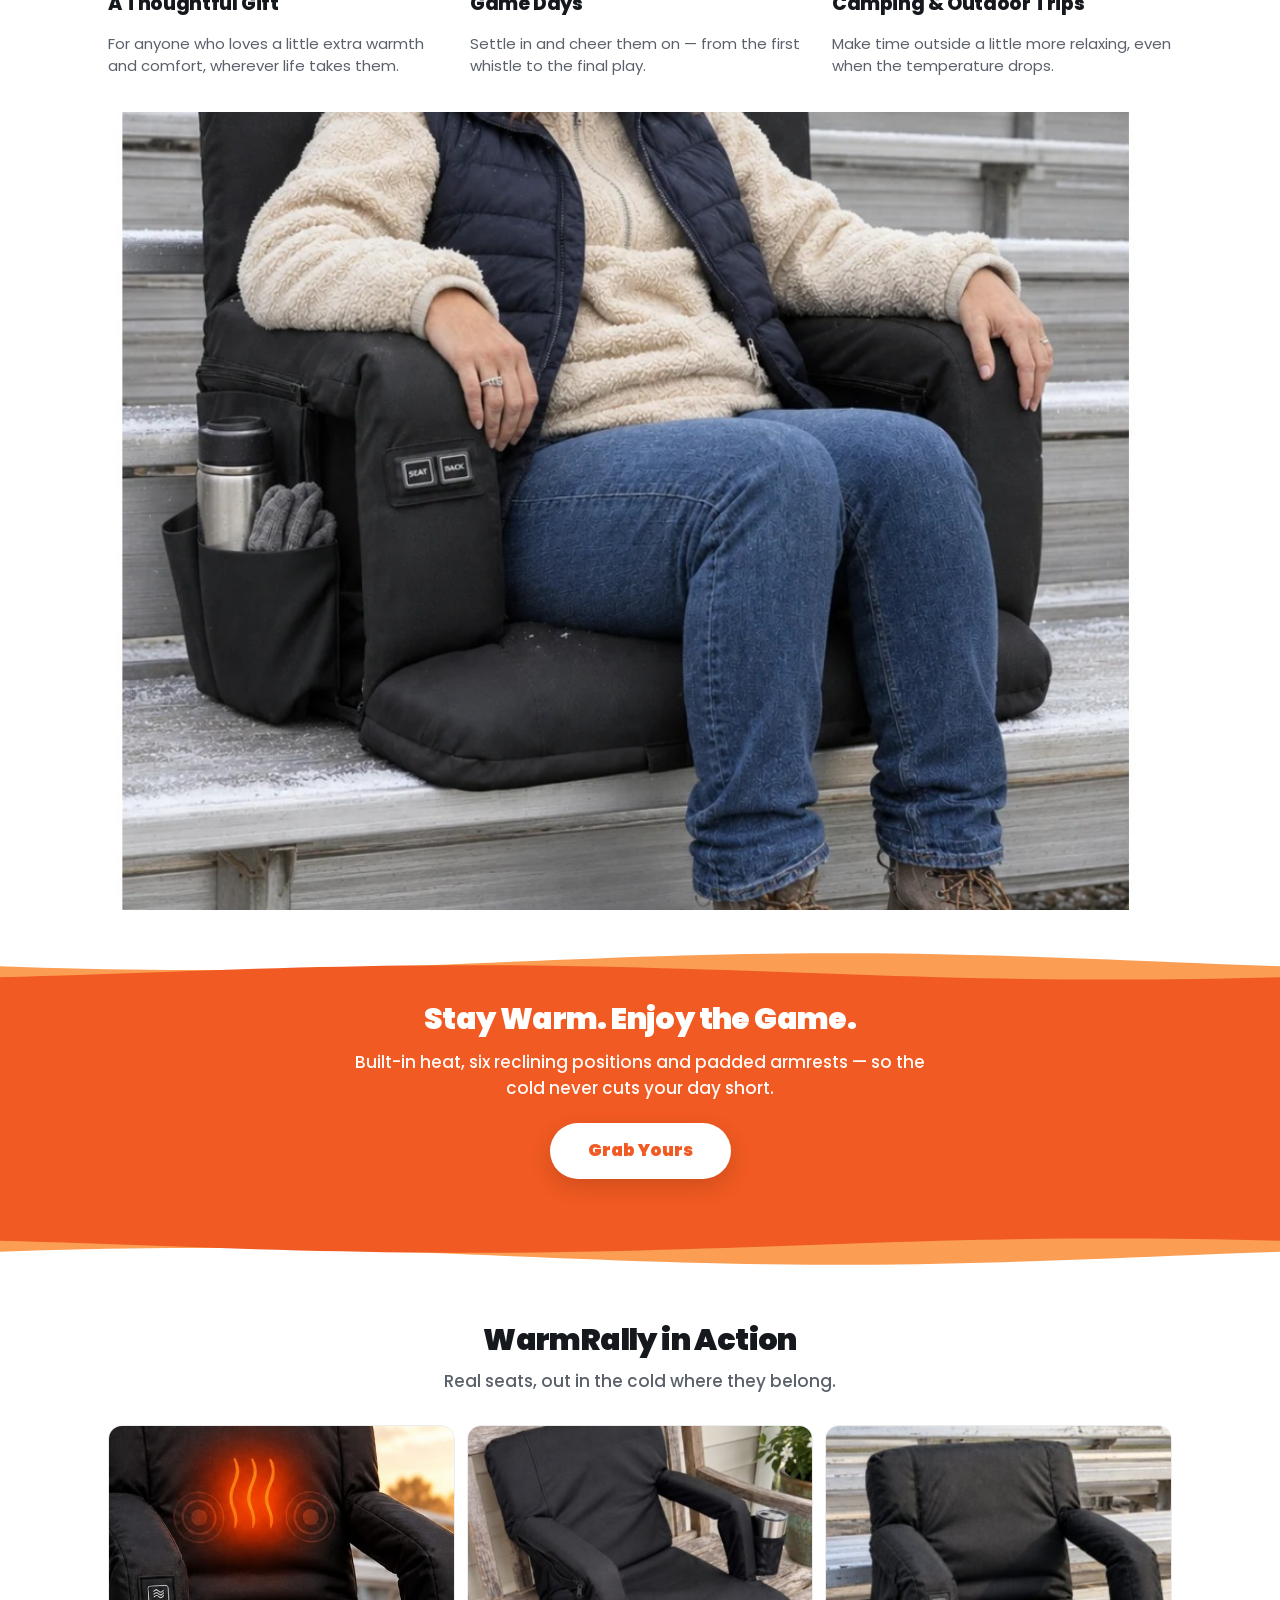
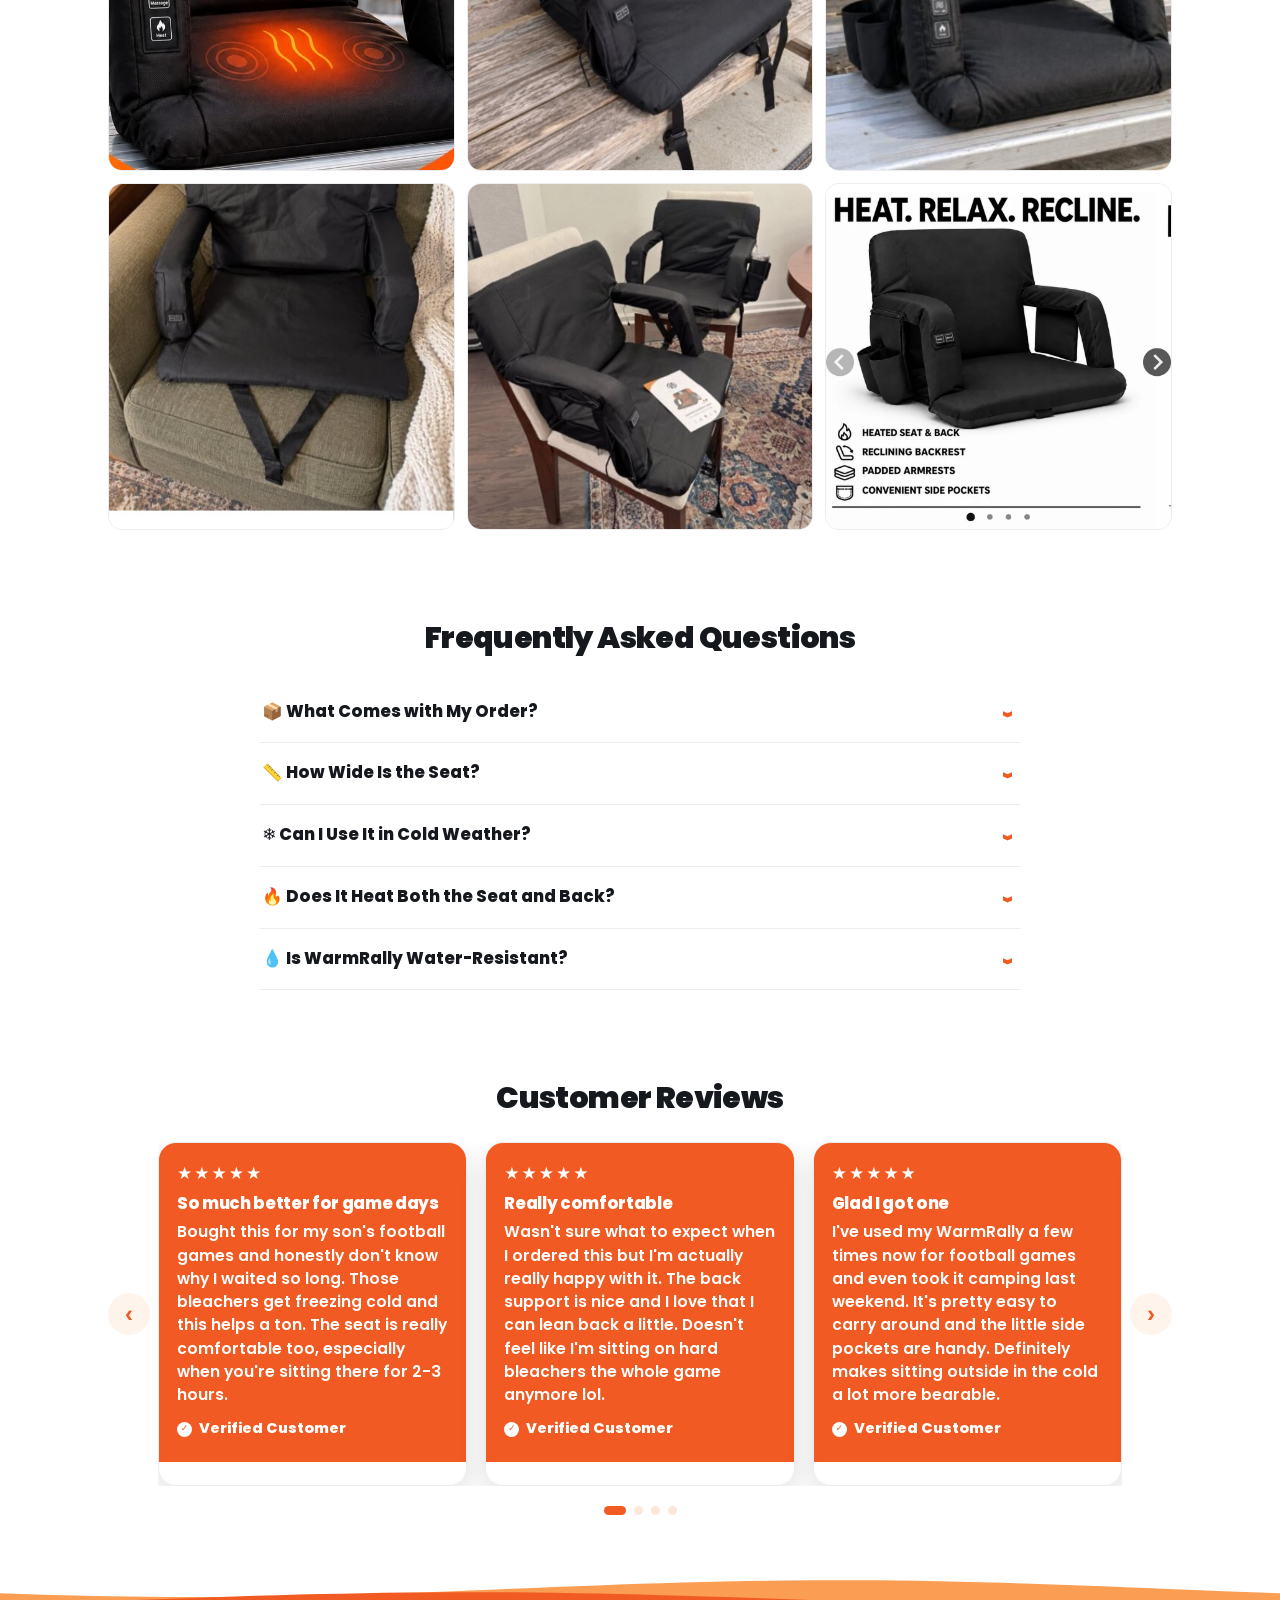
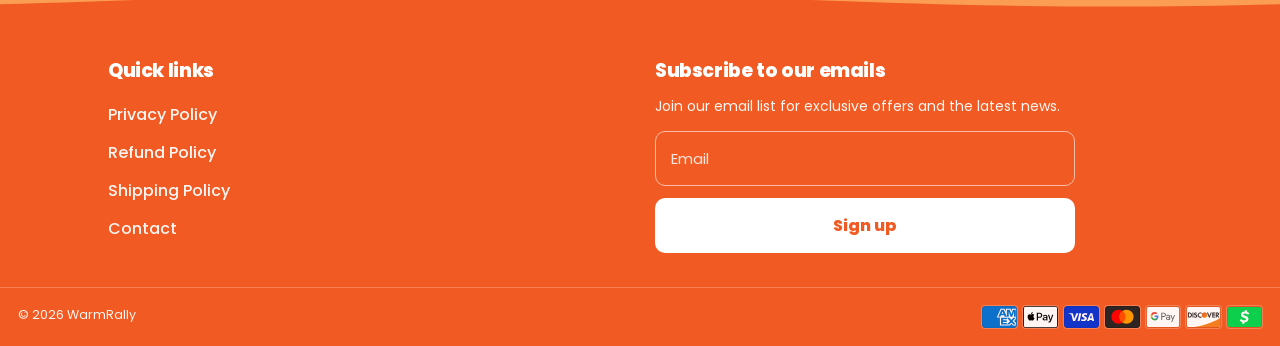
==== commit d53d31d0: "Replace cart emoji with clean SVG line icon Co-Authored-By: Claude Opus 4.8 <noreply@anthropic.com> " ====
--- a/index.html
+++ b/index.html
@@ -32,7 +32,7 @@
         <text x="180" y="88" text-anchor="middle" font-family="Poppins,sans-serif" font-weight="700" font-size="12.5" letter-spacing="3" fill="#15181d">STAY WARM. ENJOY THE GAME.</text>
       </svg>
     </a>
-    <button class="icon-btn" aria-label="Cart">&#128722;</button>
+    <button class="icon-btn" aria-label="Cart"><svg viewBox="0 0 24 24" width="23" height="23" fill="none" stroke="currentColor" stroke-width="1.7" stroke-linecap="round" stroke-linejoin="round"><path d="M6 2 3 6v14a2 2 0 0 0 2 2h14a2 2 0 0 0 2-2V6l-3-4Z"/><path d="M3 6h18"/><path d="M16 10a4 4 0 0 1-8 0"/></svg></button>
   </div>
 </header>
 
--- a/assets/warmrally.css
+++ b/assets/warmrally.css
@@ -23,7 +23,8 @@
 /* header */
 .hdr{position:sticky;top:0;z-index:40;background:#fff;border-bottom:1px solid var(--line)}
 .hdr-in{display:flex;align-items:center;justify-content:space-between;height:68px}
-.icon-btn{background:none;border:0;font-size:22px;color:var(--ink);cursor:pointer;line-height:1;padding:6px}
+.icon-btn{background:none;border:0;font-size:22px;color:var(--ink);cursor:pointer;line-height:1;padding:6px;display:inline-grid;place-items:center}
+.icon-btn svg{display:block}
 .brand{display:block}
 .logo{height:46px;width:auto}
 
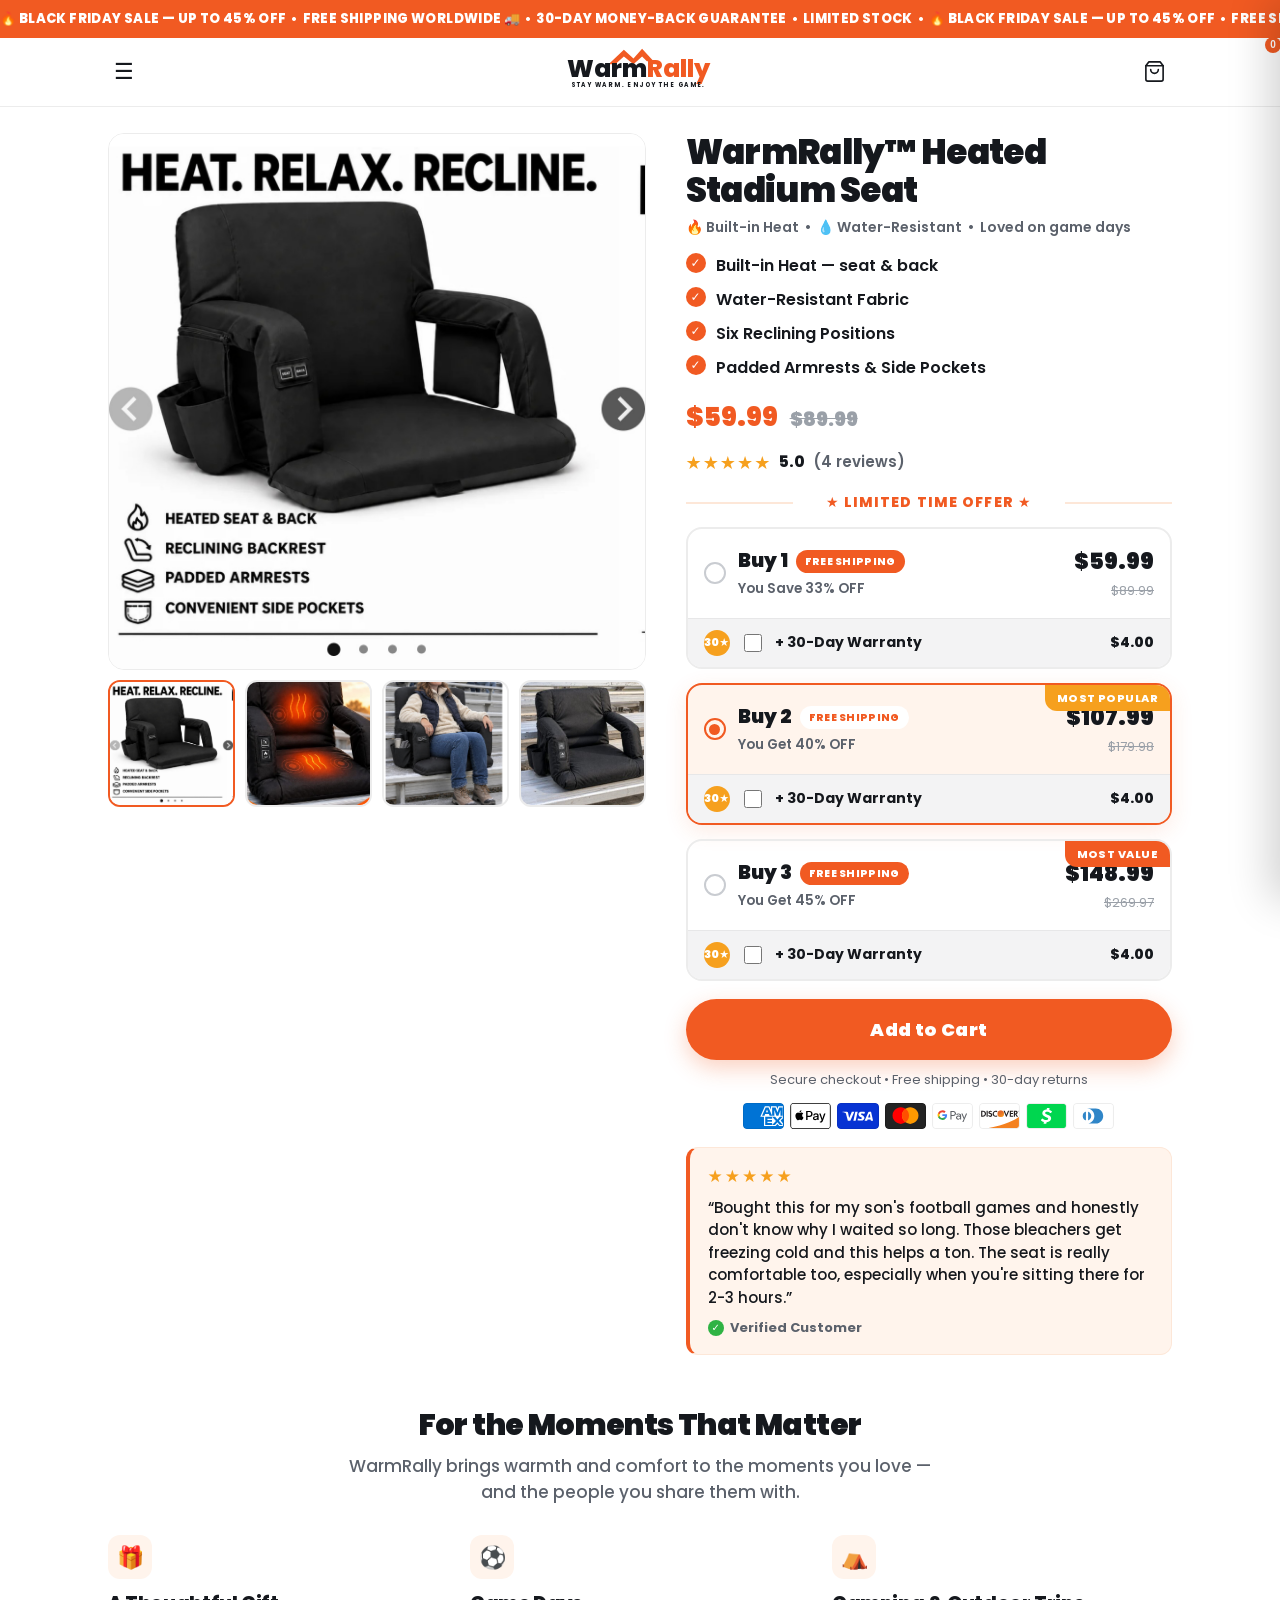
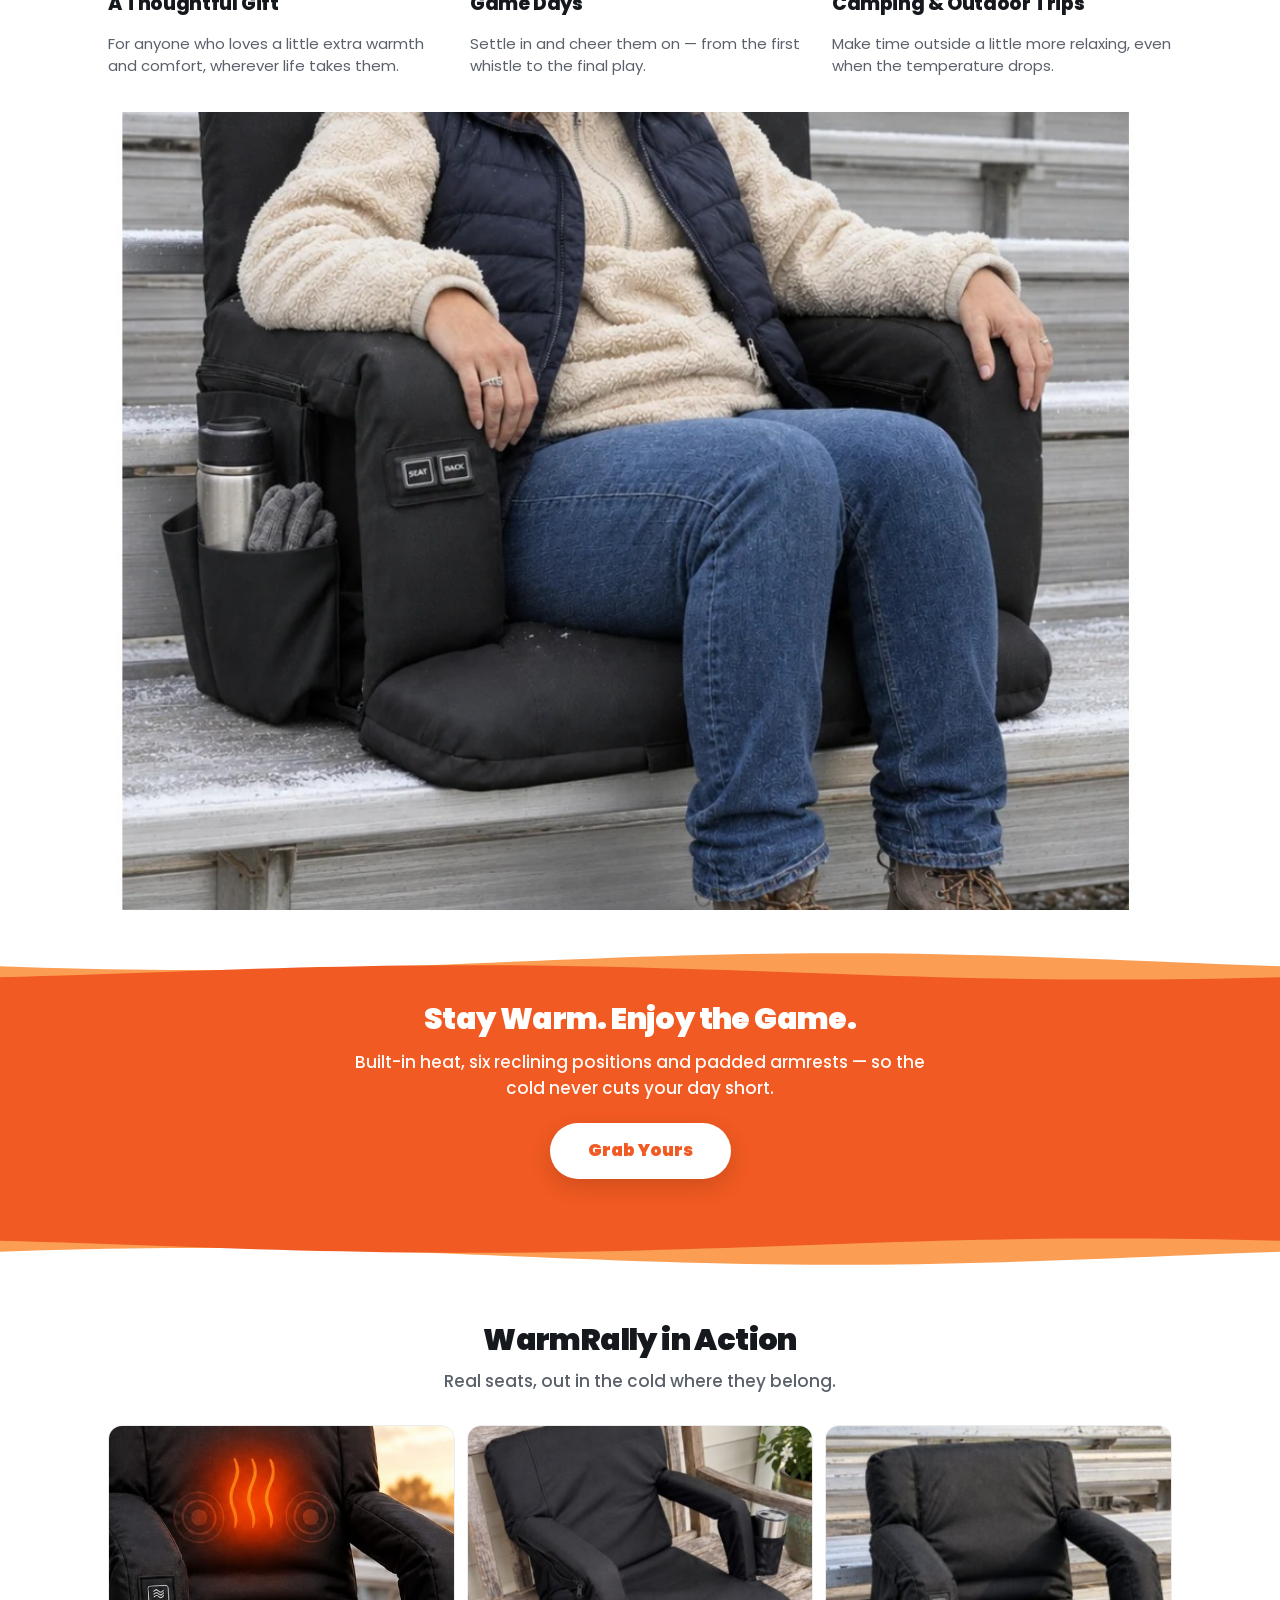
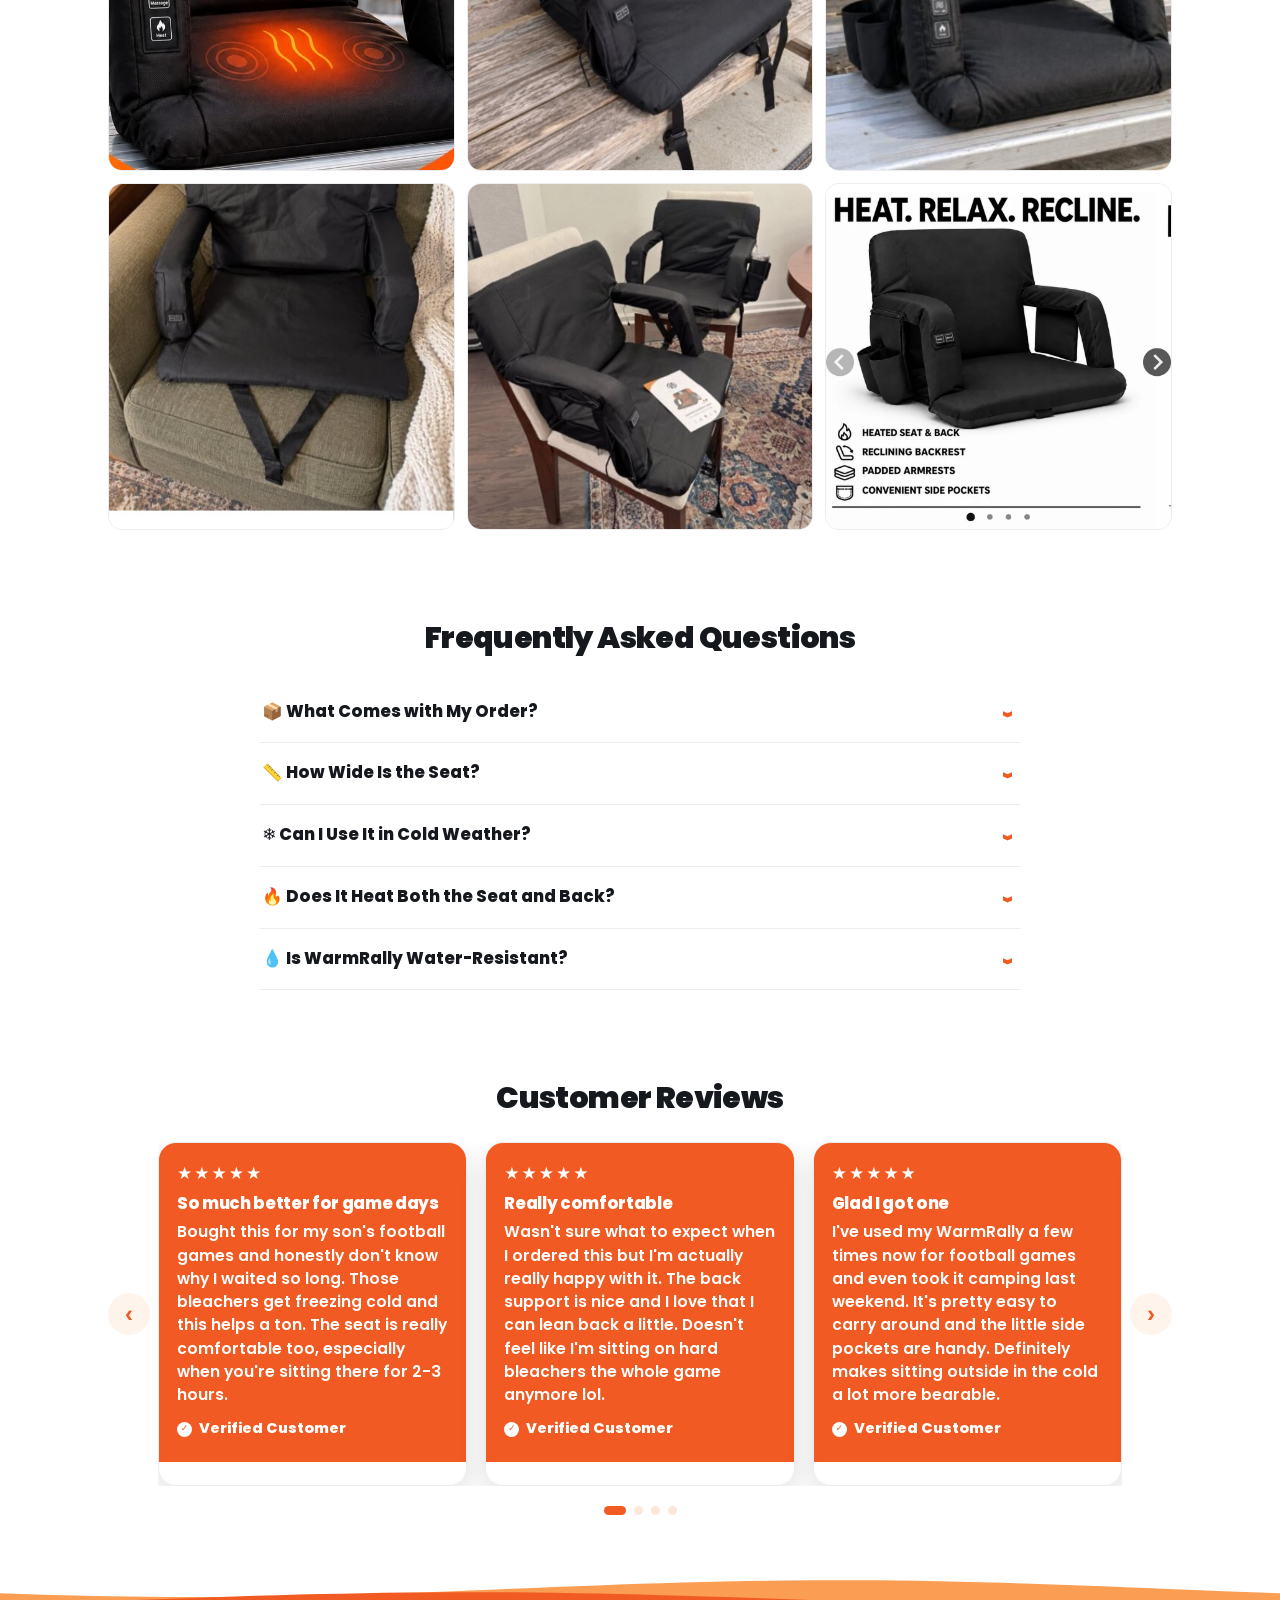
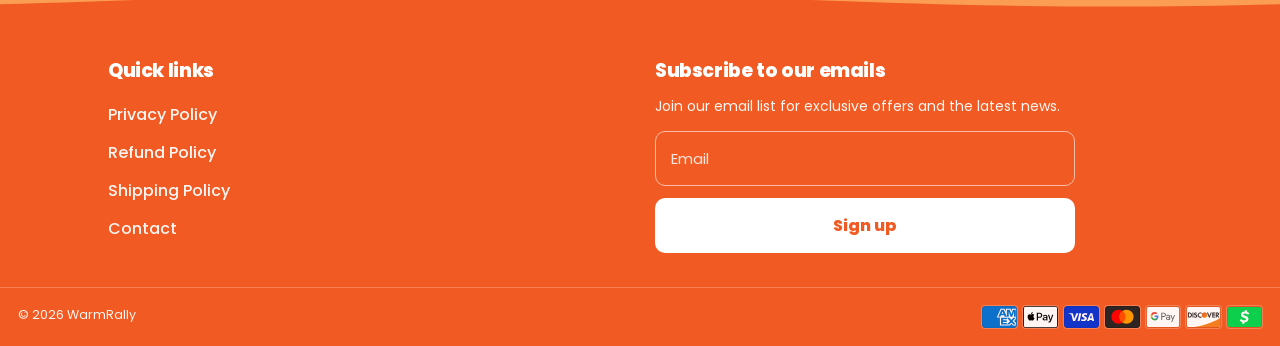
==== commit e5d29e1c: "Add cart drawer (add-to-cart, qty, remove, subtotal) and shipping options like RuffMission Co-Author" ====
--- a/index.html
+++ b/index.html
@@ -32,7 +32,7 @@
         <text x="180" y="88" text-anchor="middle" font-family="Poppins,sans-serif" font-weight="700" font-size="12.5" letter-spacing="3" fill="#15181d">STAY WARM. ENJOY THE GAME.</text>
       </svg>
     </a>
-    <button class="icon-btn" aria-label="Cart"><svg viewBox="0 0 24 24" width="23" height="23" fill="none" stroke="currentColor" stroke-width="1.7" stroke-linecap="round" stroke-linejoin="round"><path d="M6 2 3 6v14a2 2 0 0 0 2 2h14a2 2 0 0 0 2-2V6l-3-4Z"/><path d="M3 6h18"/><path d="M16 10a4 4 0 0 1-8 0"/></svg></button>
+    <button class="icon-btn" id="cartBtn" aria-label="Cart"><svg viewBox="0 0 24 24" width="23" height="23" fill="none" stroke="currentColor" stroke-width="1.7" stroke-linecap="round" stroke-linejoin="round"><path d="M6 2 3 6v14a2 2 0 0 0 2 2h14a2 2 0 0 0 2-2V6l-3-4Z"/><path d="M3 6h18"/><path d="M16 10a4 4 0 0 1-8 0"/></svg><span class="bubble" id="cartBubble" hidden>0</span></button>
   </div>
 </header>
 
--- a/assets/warmrally.css
+++ b/assets/warmrally.css
@@ -1,5 +1,6 @@
 :root{
   --orange:#F15A22; --orange-dark:#d64a16; --orange-soft:#FDE7D8; --orange-tint:#FFF4EC;
+  --olive:#F15A22; --olive-dark:#d64a16;
   --ink:#15181d; --muted:#5b616b; --line:#ececec; --bg:#ffffff;
   --radius:16px; --wrap:1100px;
   --font:'Poppins',system-ui,-apple-system,Segoe UI,Roboto,sans-serif;
@@ -221,3 +222,32 @@
 .rv-title{font-size:16.5px;font-weight:800;margin:0 0 6px;color:#fff;line-height:1.2}
 .rv-card.noimg .rv-body{min-height:230px}
 .rv-verified.sm{width:15px;height:15px;font-size:9px}
+
+/* ---- cart bubble + drawer ---- */
+.bubble{position:absolute;top:-1px;right:-1px;background:var(--orange);color:#fff;font-size:10px;font-weight:800;min-width:16px;height:16px;border-radius:9px;display:grid;place-items:center;padding:0 4px;line-height:1}
+.overlay{position:fixed;inset:0;background:rgba(0,0,0,.45);opacity:0;visibility:hidden;transition:.25s;z-index:70}
+.overlay.show{opacity:1;visibility:visible}
+.drawer{position:fixed;top:0;right:0;height:100%;width:min(410px,92vw);background:#fff;z-index:71;display:flex;flex-direction:column;transform:translateX(100%);transition:transform .28s ease;box-shadow:-10px 0 40px rgba(0,0,0,.18)}
+.drawer.show{transform:none}
+.drawer-h{display:flex;align-items:center;justify-content:space-between;padding:18px 20px;border-bottom:1px solid var(--line)}
+.drawer-h h2{font-size:19px;font-weight:900}
+.drawer-close{background:none;border:0;font-size:26px;line-height:1;cursor:pointer;color:var(--ink)}
+.lines{flex:1;overflow-y:auto;padding:4px 20px}
+.line{display:grid;grid-template-columns:62px 1fr auto;gap:12px;padding:16px 0;border-bottom:1px solid var(--line);align-items:start}
+.line img{width:62px;height:62px;object-fit:cover;border-radius:10px;border:1px solid var(--line)}
+.line-b b{font-size:14.5px;font-weight:800;display:block}
+.line-b small{display:block;color:var(--muted);font-size:12.5px;margin-top:1px}
+.line-p{font-weight:800;font-size:14.5px;white-space:nowrap}
+.qty{display:inline-flex;align-items:center;border:1px solid var(--line);border-radius:20px;margin-top:9px;overflow:hidden}
+.qty button{background:none;border:0;width:28px;height:28px;font-size:16px;cursor:pointer;color:var(--ink)}
+.qty input{width:34px;border:0;text-align:center;font-family:var(--font);font-size:14px;-moz-appearance:textfield}
+.qty input::-webkit-outer-spin-button,.qty input::-webkit-inner-spin-button{-webkit-appearance:none;margin:0}
+.rm{background:none;border:0;color:var(--muted);text-decoration:underline;font-size:12.5px;cursor:pointer;padding:8px 0 0}
+.cart-empty{text-align:center;padding:54px 0;color:var(--muted)}
+.co-cont{margin-top:14px;background:var(--orange);color:#fff;border:0;border-radius:30px;padding:11px 22px;font-family:var(--font);font-weight:800;cursor:pointer}
+.drawer-f{border-top:1px solid var(--line);padding:18px 20px}
+.drawer-f .sum{display:flex;justify-content:space-between;font-weight:900;font-size:18px;margin-bottom:4px}
+.muted-sm{color:var(--muted);font-size:12.5px;margin:0 0 14px}
+.co-go{width:100%;background:var(--orange);color:#fff;border:0;border-radius:40px;padding:15px;font-family:var(--font);font-weight:900;font-size:16px;cursor:pointer}
+.co-go:hover{background:var(--orange-dark)}
+.co-go:disabled{opacity:.5;cursor:not-allowed}
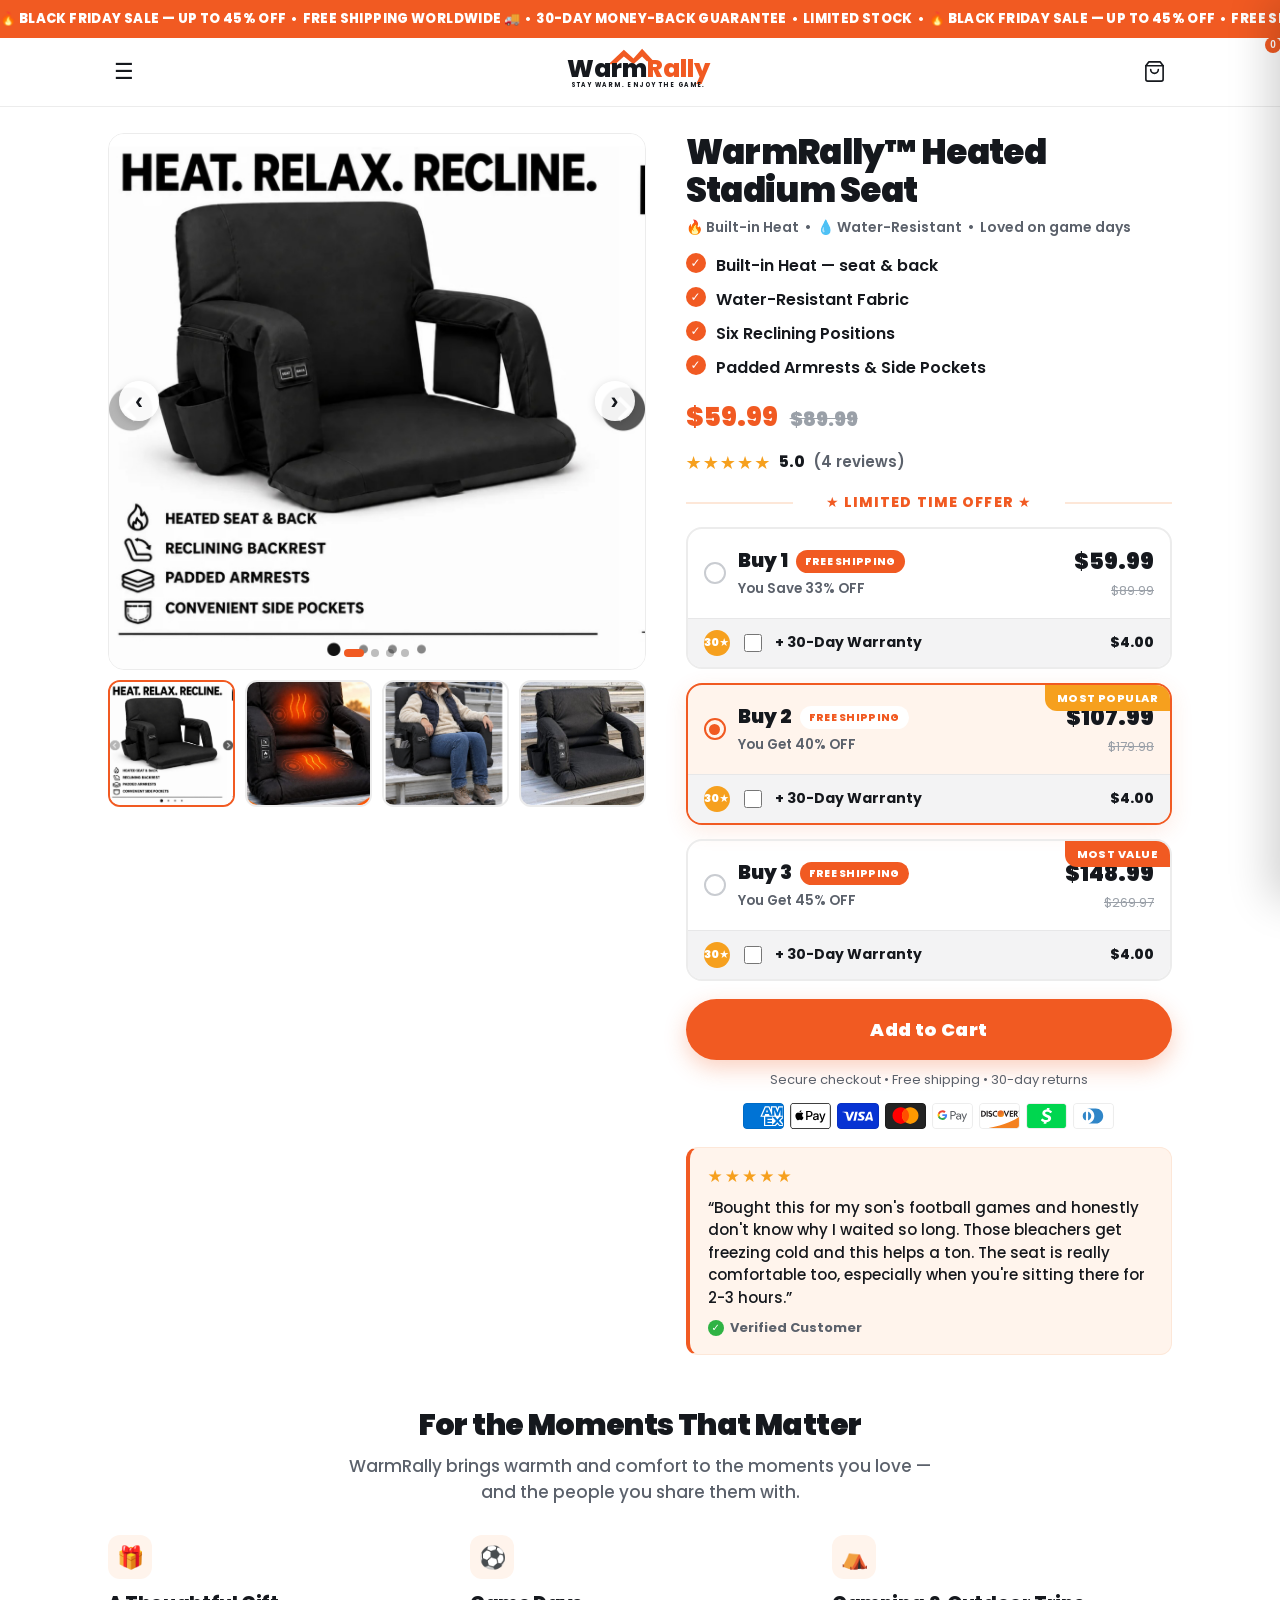
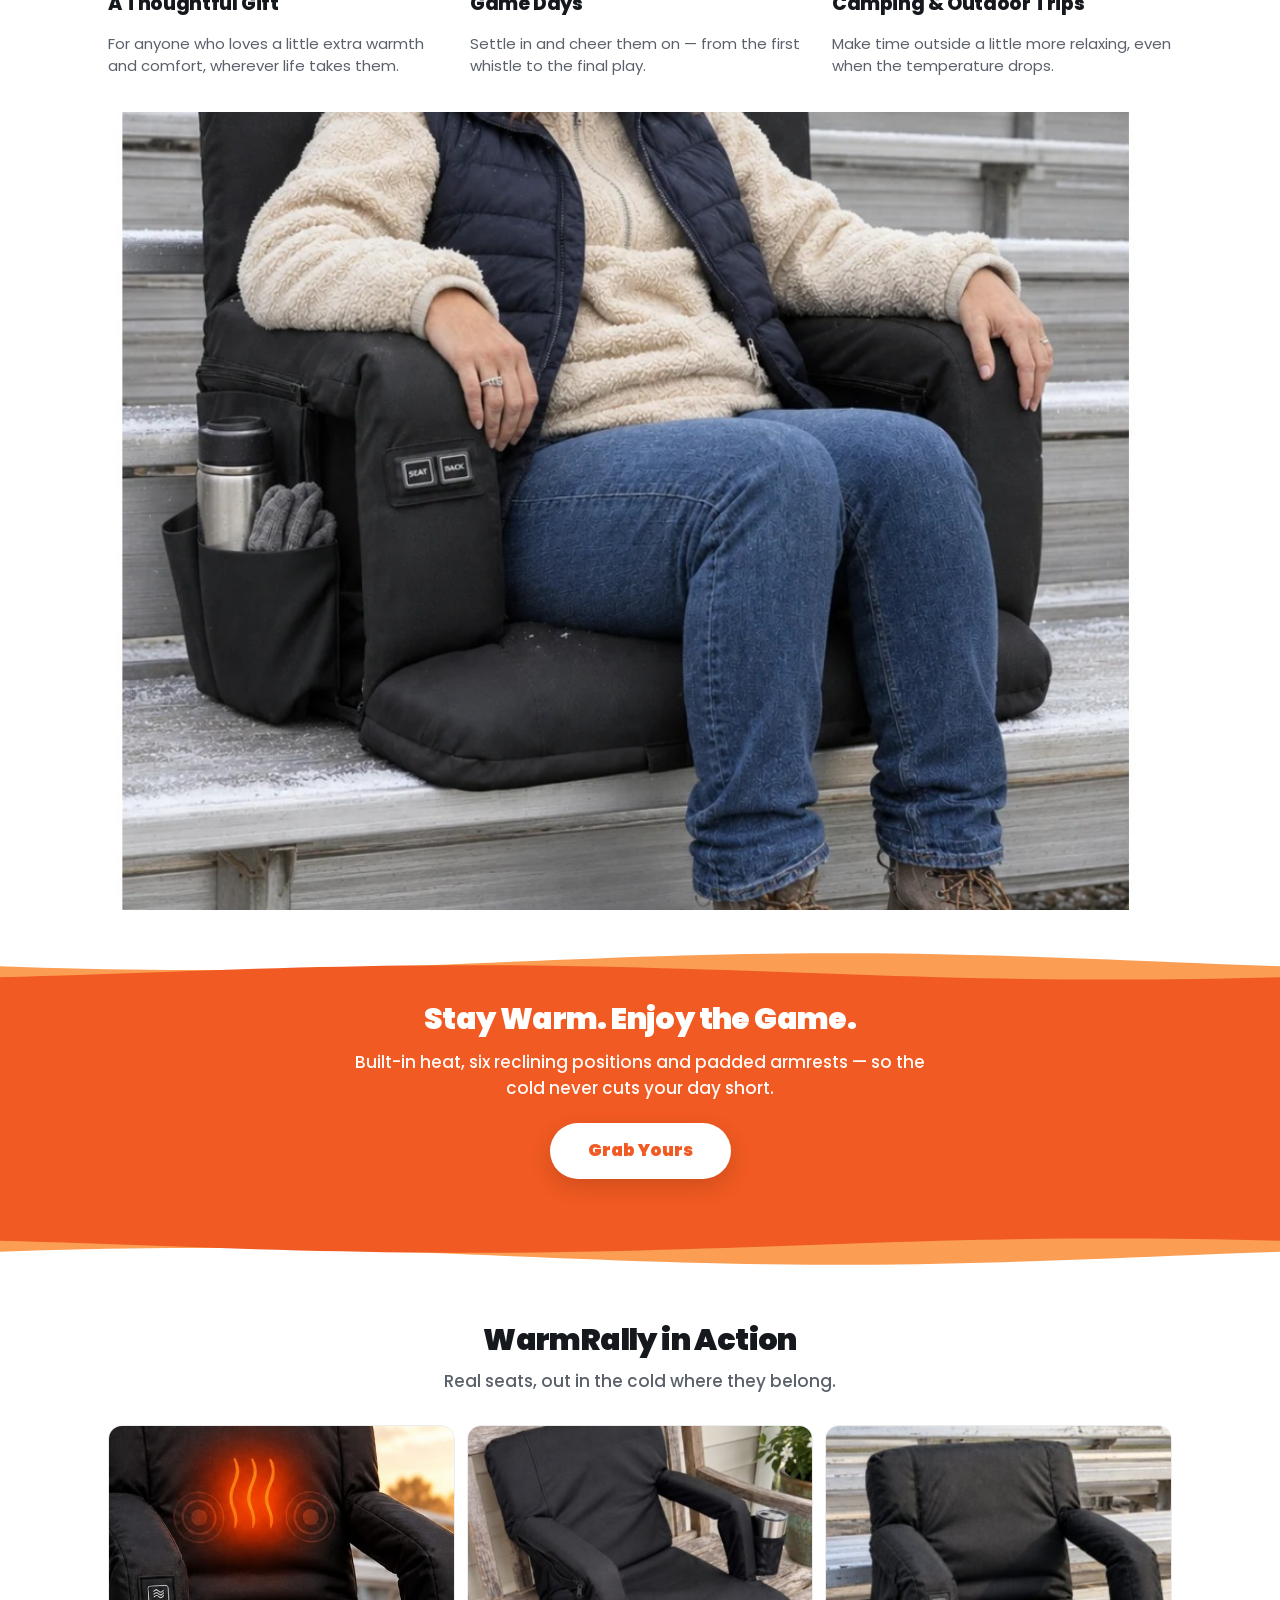
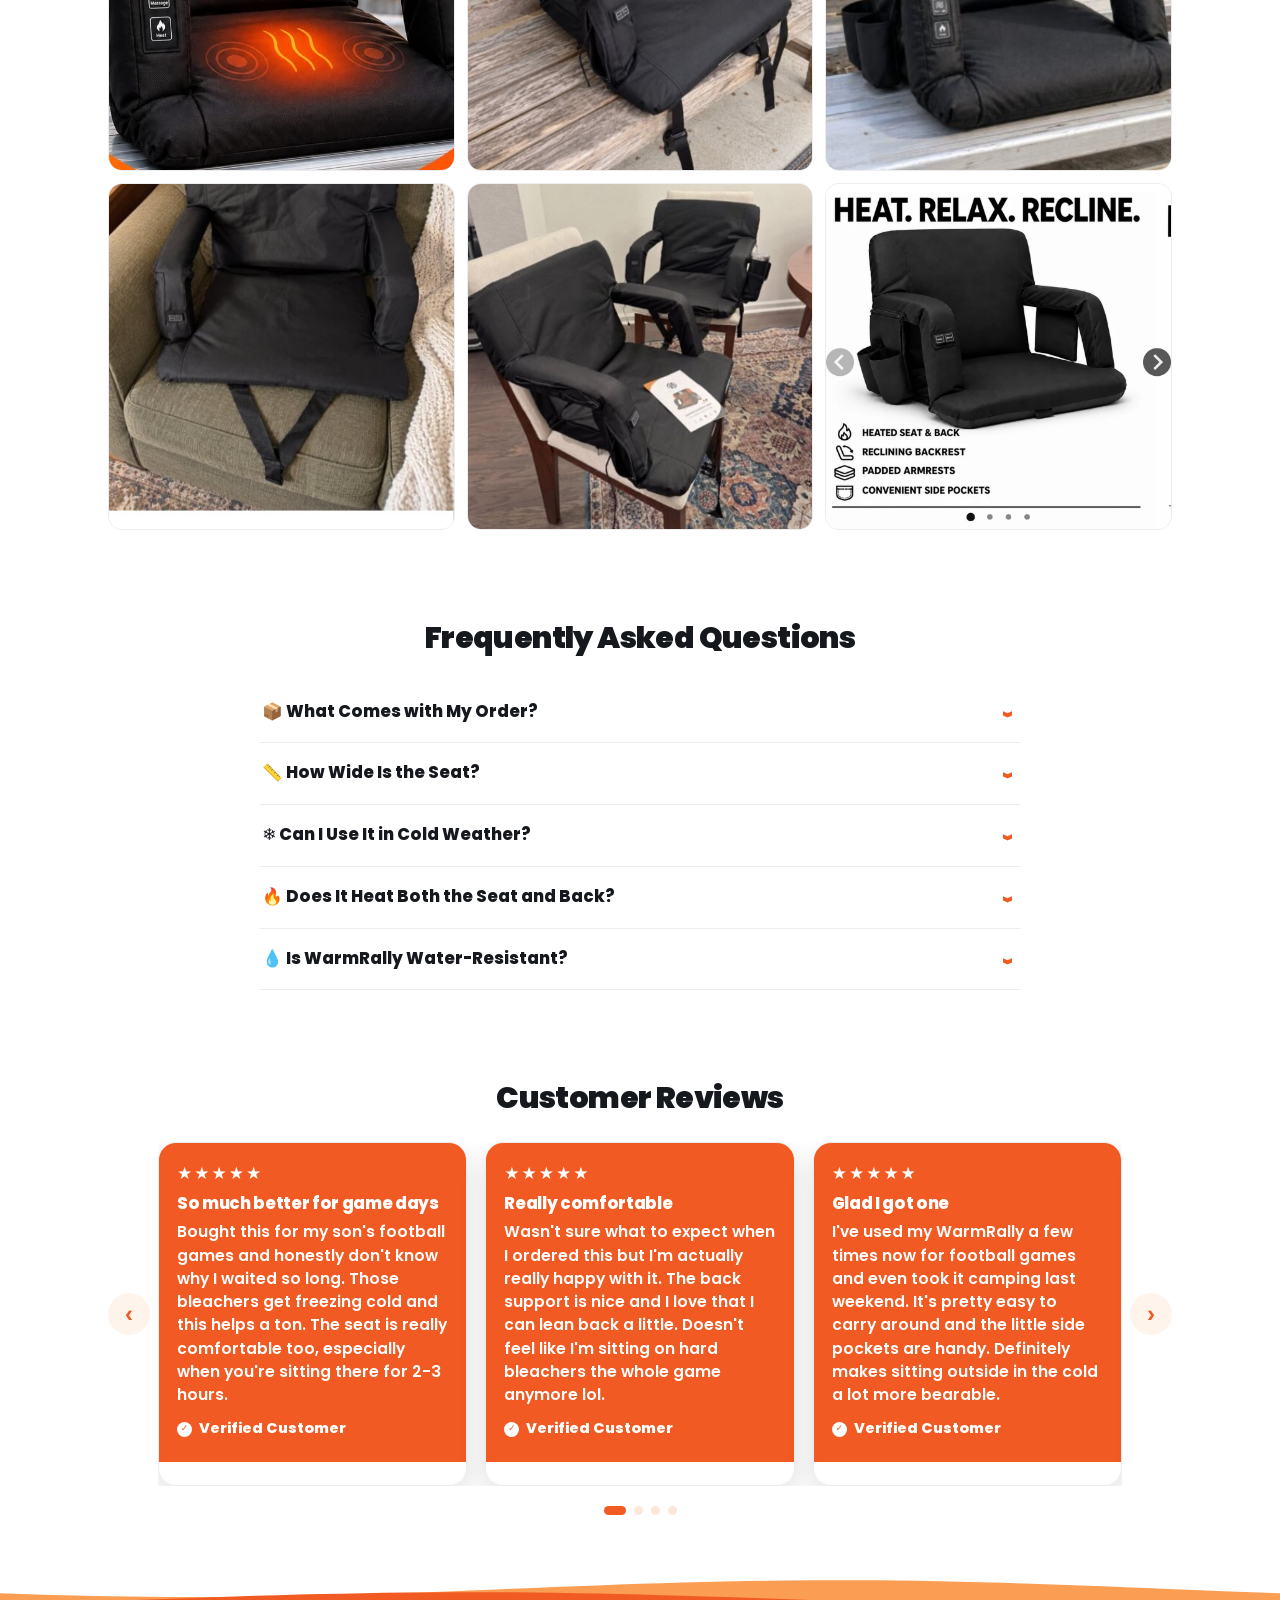
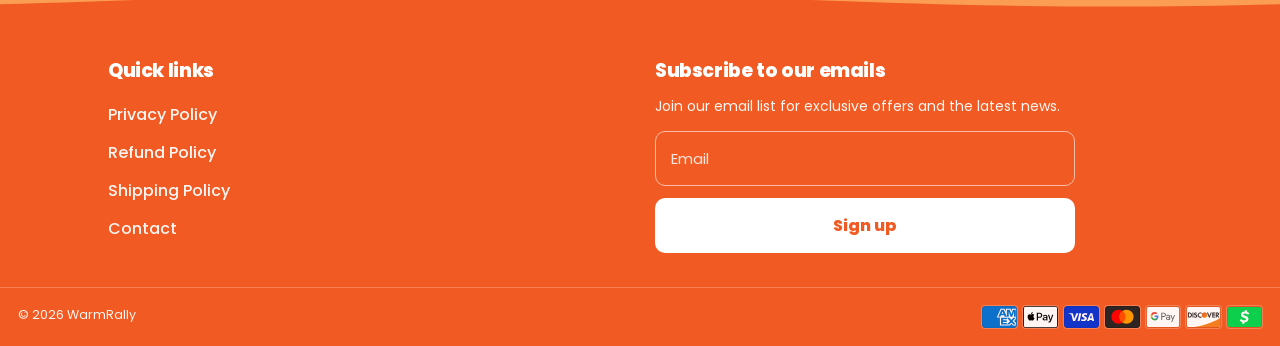
==== commit be566890: "Make hero gallery a swipeable carousel (swipe/arrows/dots synced with thumbnails) Co-Authored-By: Cl" ====
--- a/index.html
+++ b/index.html
@@ -41,12 +41,22 @@
   <section class="hero" id="shop">
     <div class="wrap">
       <div class="gallery">
-        <div class="g-main"><img id="gMain" src="images/features.jpg" alt="WarmRally heated stadium seat"></div>
+        <div class="g-stage">
+          <div class="g-track" id="gTrack">
+            <div class="g-slide"><img src="images/features.jpg" alt="WarmRally heated stadium seat features"></div>
+            <div class="g-slide"><img src="images/product-hero.jpg" alt="WarmRally heated seat with heat zones"></div>
+            <div class="g-slide"><img src="images/lifestyle.jpg" alt="Fan staying warm on the WarmRally seat"></div>
+            <div class="g-slide"><img src="images/gallery-2.jpg" alt="WarmRally seat on stadium bleachers"></div>
+          </div>
+          <button class="g-arr l" id="gPrev" aria-label="Previous image">&#8249;</button>
+          <button class="g-arr r" id="gNext" aria-label="Next image">&#8250;</button>
+          <div class="g-dots" id="gDots"></div>
+        </div>
         <div class="g-thumbs" id="gThumbs">
-          <button class="thumb active" data-src="images/features.jpg"><img src="images/features.jpg" alt=""></button>
-          <button class="thumb" data-src="images/product-hero.jpg"><img src="images/product-hero.jpg" alt=""></button>
-          <button class="thumb" data-src="images/lifestyle.jpg"><img src="images/lifestyle.jpg" alt=""></button>
-          <button class="thumb" data-src="images/gallery-2.jpg"><img src="images/gallery-2.jpg" alt=""></button>
+          <button class="thumb active" data-i="0"><img src="images/features.jpg" alt=""></button>
+          <button class="thumb" data-i="1"><img src="images/product-hero.jpg" alt=""></button>
+          <button class="thumb" data-i="2"><img src="images/lifestyle.jpg" alt=""></button>
+          <button class="thumb" data-i="3"><img src="images/gallery-2.jpg" alt=""></button>
         </div>
       </div>
 
--- a/assets/warmrally.css
+++ b/assets/warmrally.css
@@ -32,8 +32,17 @@
 /* hero */
 .hero{padding:26px 0 8px}
 .hero .wrap{display:grid;grid-template-columns:1fr;gap:26px}
-.g-main{border:1px solid var(--line);border-radius:var(--radius);overflow:hidden;background:#fff}
-.g-main img{width:100%;aspect-ratio:1/1;object-fit:cover}
+.g-stage{position:relative;border:1px solid var(--line);border-radius:var(--radius);overflow:hidden;background:#fff}
+.g-track{display:flex;overflow-x:auto;scroll-snap-type:x mandatory;scrollbar-width:none;-ms-overflow-style:none;scroll-behavior:smooth}
+.g-track::-webkit-scrollbar{display:none}
+.g-slide{flex:0 0 100%;scroll-snap-align:center}
+.g-slide img{width:100%;aspect-ratio:1/1;object-fit:cover;display:block;pointer-events:none}
+.g-arr{position:absolute;top:50%;transform:translateY(-50%);width:40px;height:40px;border-radius:50%;border:0;background:rgba(255,255,255,.92);color:var(--ink);font-size:24px;font-weight:700;cursor:pointer;display:grid;place-items:center;box-shadow:0 2px 10px rgba(0,0,0,.15);z-index:2}
+.g-arr.l{left:10px}.g-arr.r{right:10px}
+.g-arr:hover{background:#fff}
+.g-dots{position:absolute;bottom:12px;left:0;right:0;display:flex;gap:7px;justify-content:center;z-index:2}
+.g-dot{width:8px;height:8px;border-radius:50%;background:rgba(0,0,0,.25);border:0;padding:0;cursor:pointer;transition:.15s}
+.g-dot.on{background:var(--orange);width:20px;border-radius:4px}
 .g-thumbs{display:flex;gap:10px;margin-top:10px}
 .thumb{flex:1;border:2px solid var(--line);border-radius:12px;overflow:hidden;background:none;padding:0;cursor:pointer}
 .thumb img{width:100%;aspect-ratio:1/1;object-fit:cover}
@@ -227,8 +236,9 @@
 .bubble{position:absolute;top:-1px;right:-1px;background:var(--orange);color:#fff;font-size:10px;font-weight:800;min-width:16px;height:16px;border-radius:9px;display:grid;place-items:center;padding:0 4px;line-height:1}
 .overlay{position:fixed;inset:0;background:rgba(0,0,0,.45);opacity:0;visibility:hidden;transition:.25s;z-index:70}
 .overlay.show{opacity:1;visibility:visible}
-.drawer{position:fixed;top:0;right:0;height:100%;width:min(410px,92vw);background:#fff;z-index:71;display:flex;flex-direction:column;transform:translateX(100%);transition:transform .28s ease;box-shadow:-10px 0 40px rgba(0,0,0,.18)}
+.drawer{position:fixed;top:0;right:0;height:100%;width:100%;max-width:100vw;background:#fff;z-index:71;display:flex;flex-direction:column;transform:translateX(100%);transition:transform .3s ease;box-shadow:-10px 0 40px rgba(0,0,0,.18)}
 .drawer.show{transform:none}
+@media(min-width:760px){.drawer{width:440px}}
 .drawer-h{display:flex;align-items:center;justify-content:space-between;padding:18px 20px;border-bottom:1px solid var(--line)}
 .drawer-h h2{font-size:19px;font-weight:900}
 .drawer-close{background:none;border:0;font-size:26px;line-height:1;cursor:pointer;color:var(--ink)}
